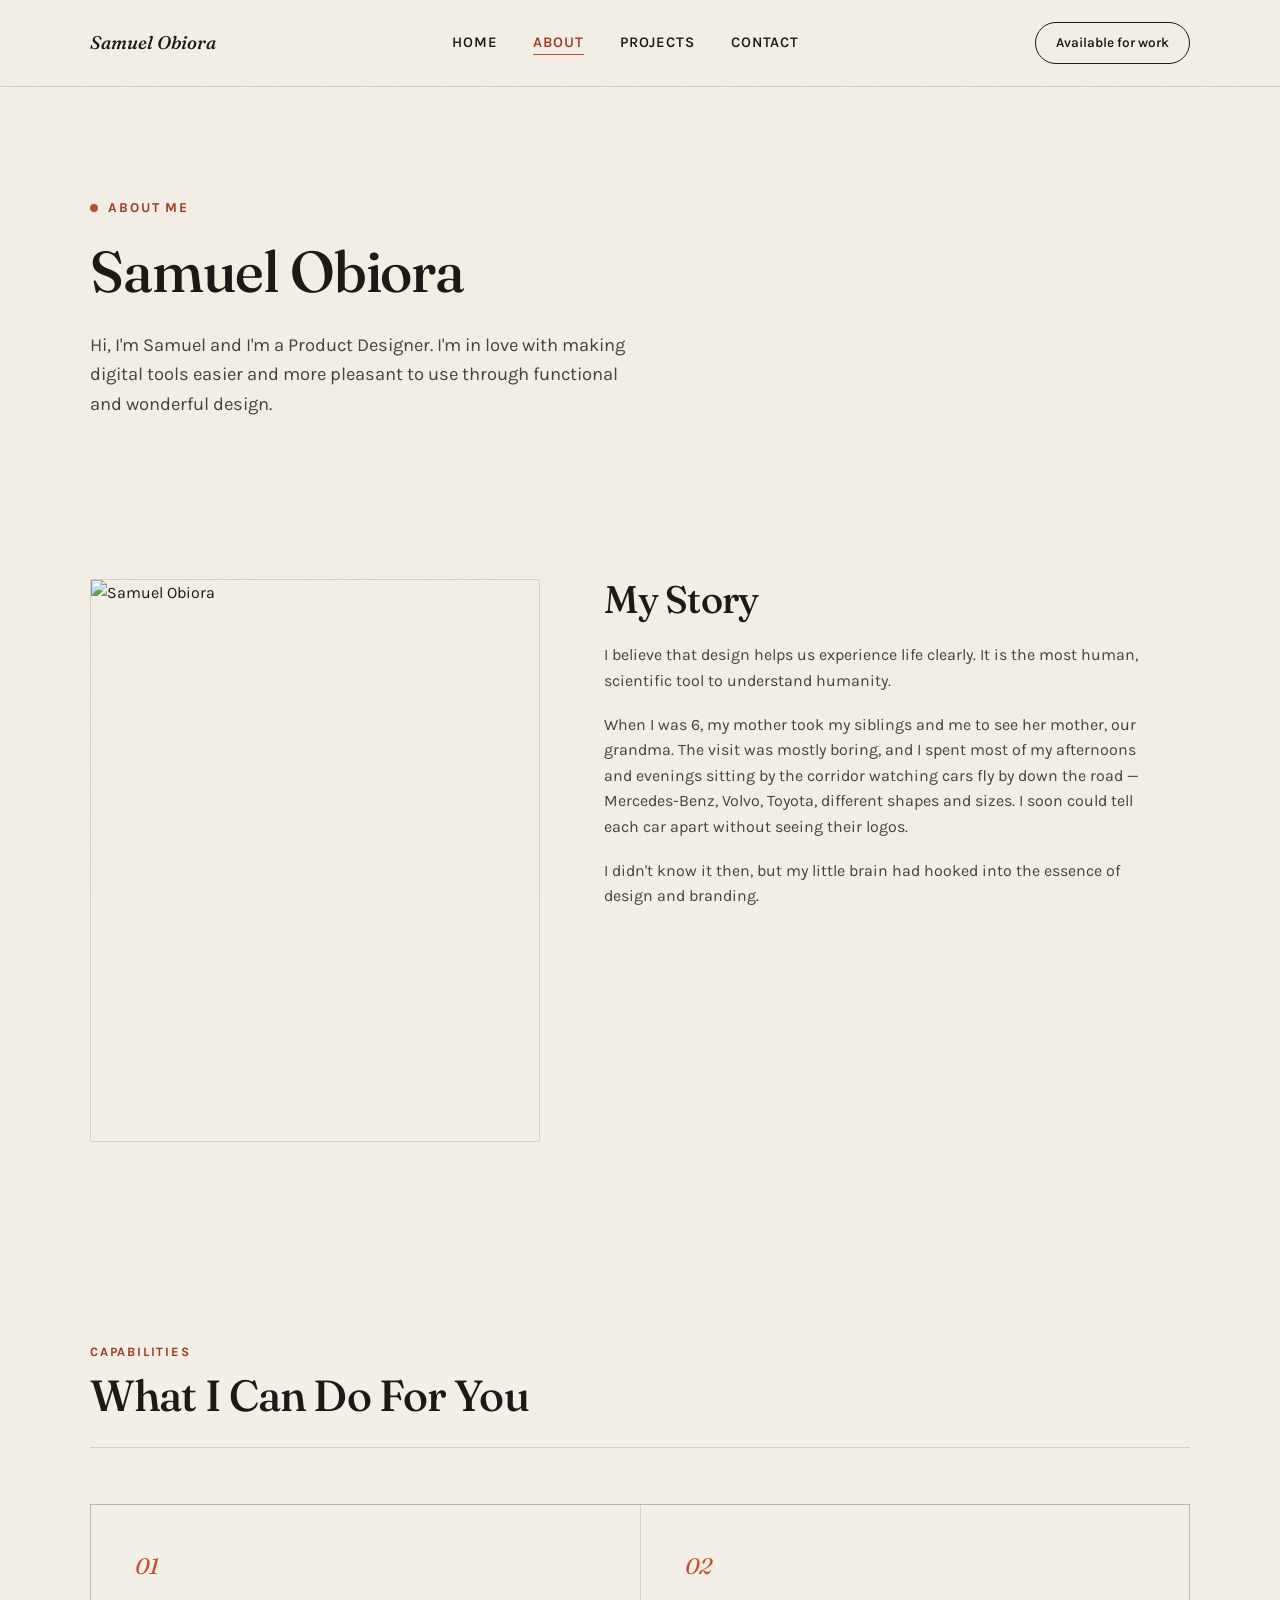
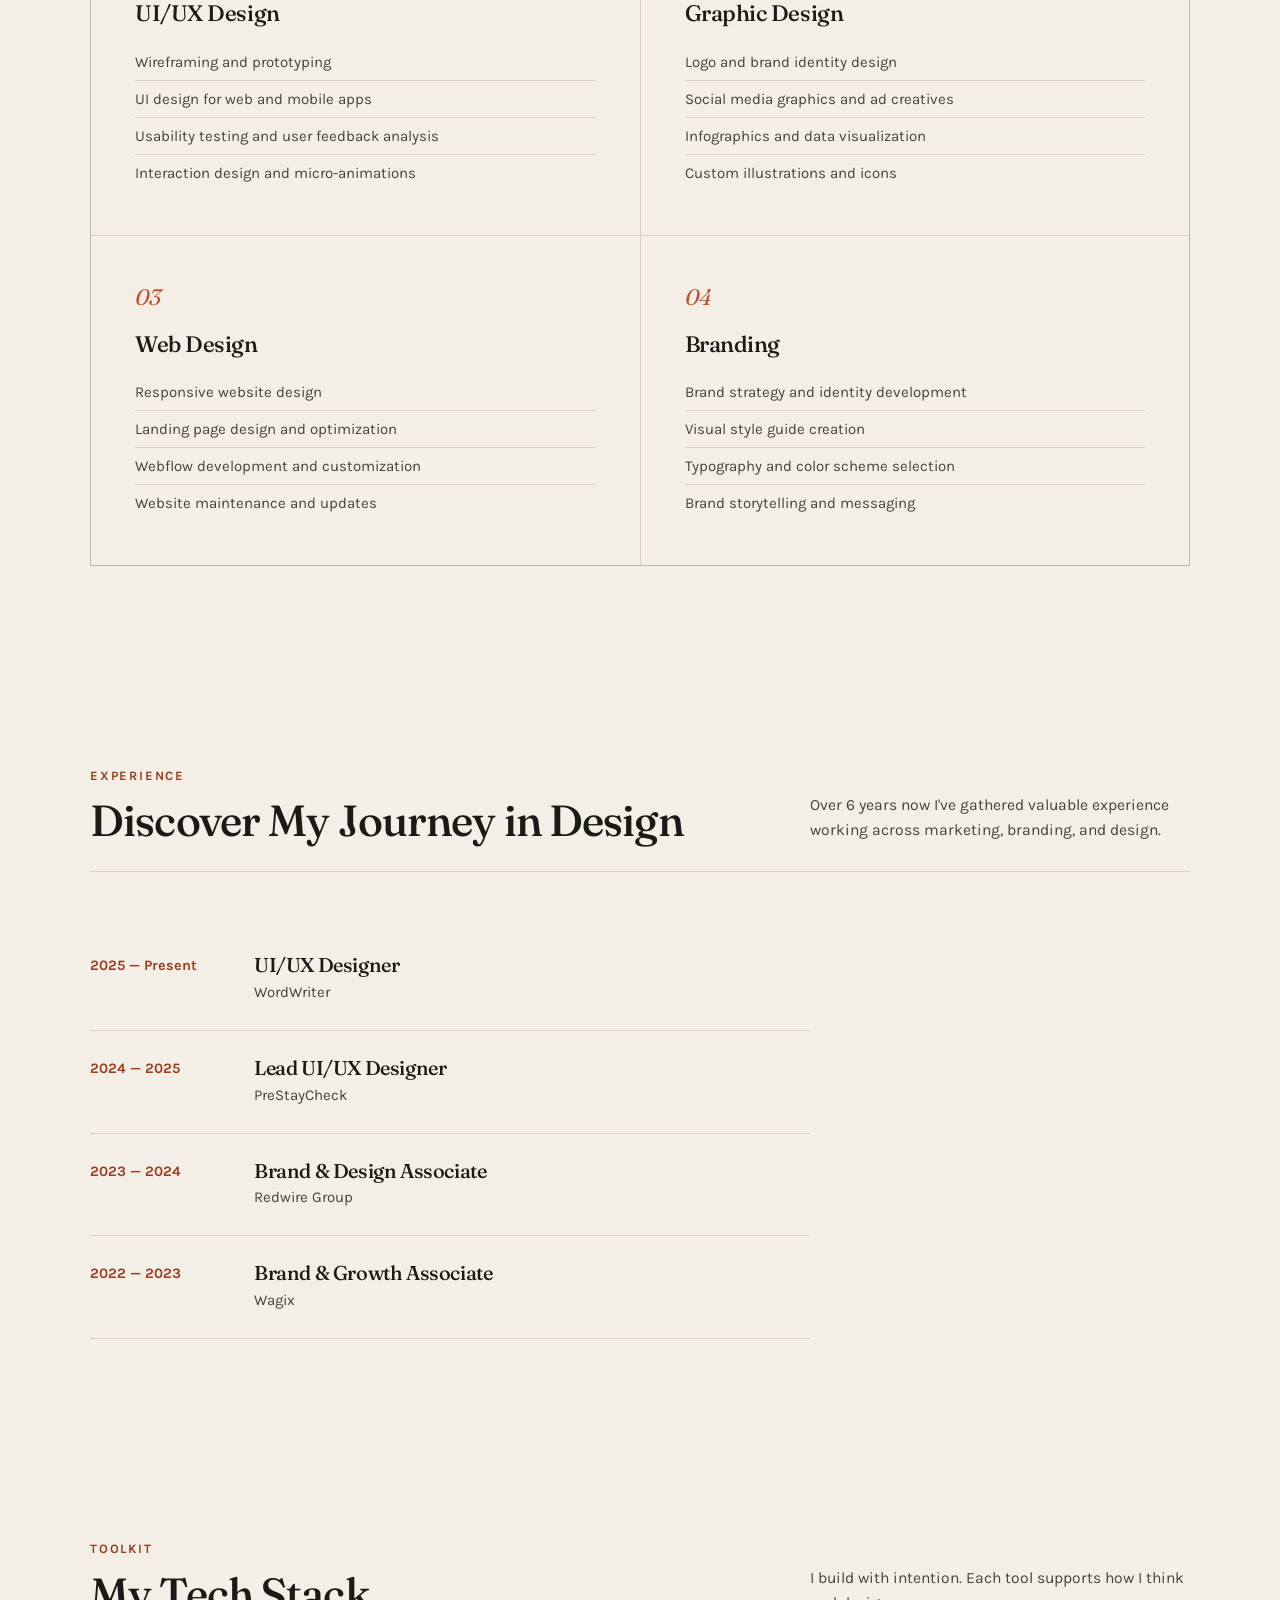
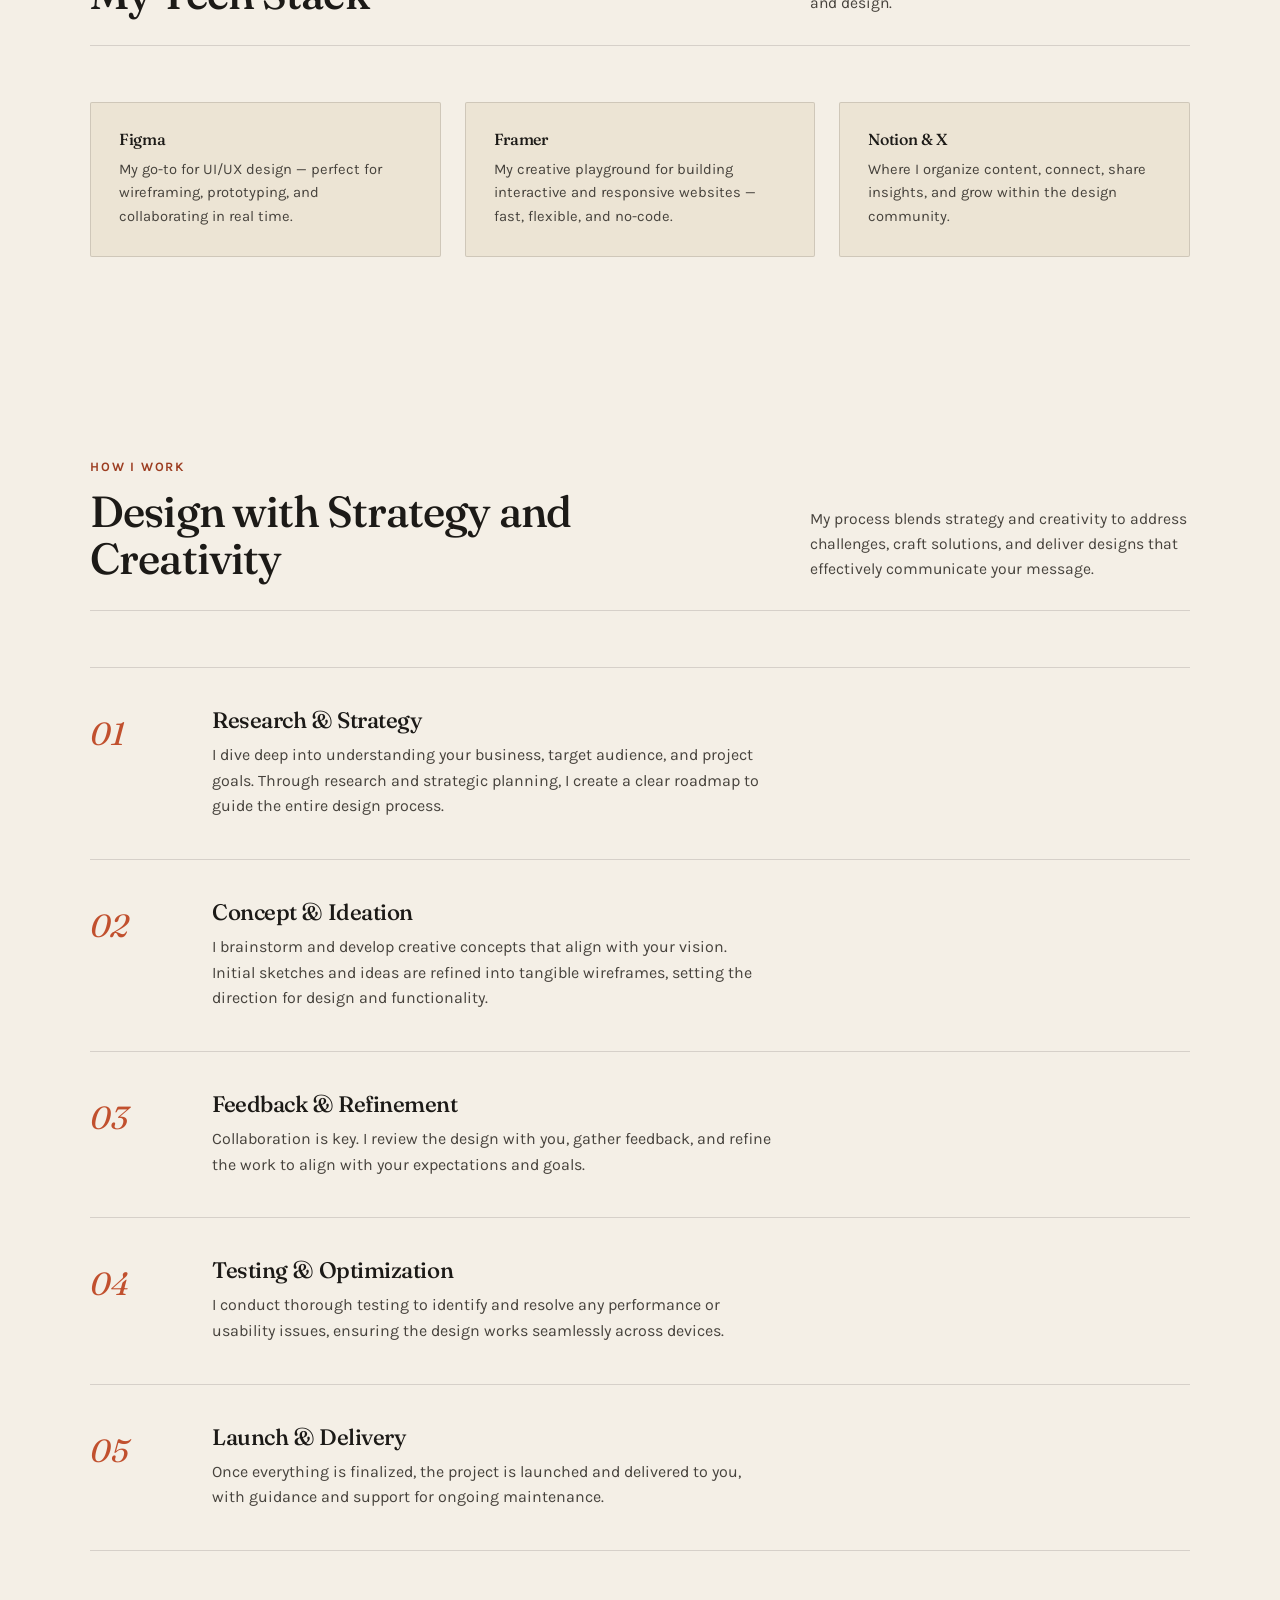
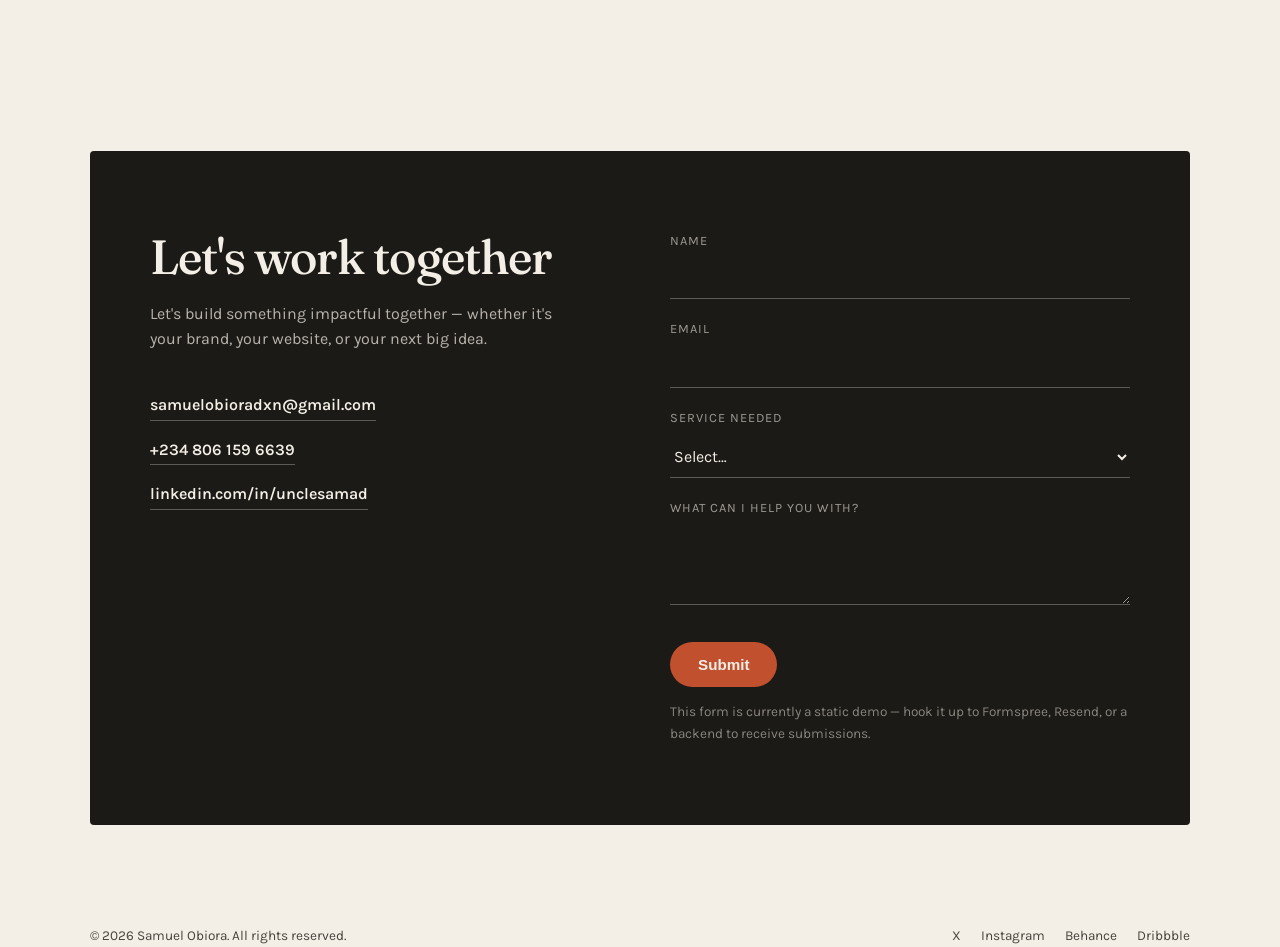
==== about.html @ b45ba09f "Initial portfolio site: home, about, projects, case studies" ====
<!DOCTYPE html>
<html lang="en">
<head>
<meta charset="UTF-8">
<meta name="viewport" content="width=device-width, initial-scale=1.0">
<title>About — Samuel Obiora</title>
<link rel="stylesheet" href="styles.css">
</head>
<body>

<header>
  <nav class="nav">
    <a href="index.html" class="logo">Samuel Obiora</a>
    <ul class="nav-links">
      <li><a href="index.html">Home</a></li>
      <li><a href="about.html" class="active">About</a></li>
      <li><a href="projects.html">Projects</a></li>
      <li><a href="index.html#contact">Contact</a></li>
    </ul>
    <a href="index.html#contact" class="nav-cta">Available for work</a>
    <button class="menu-toggle" aria-label="Menu">☰</button>
  </nav>
</header>

<section class="hero" style="padding-bottom:60px;">
  <div class="wrap reveal">
    <p class="eyebrow">About Me</p>
    <h1 style="font-size:clamp(2.2rem,5vw,3.6rem);">Samuel Obiora</h1>
    <p class="hero-sub">Hi, I'm Samuel and I'm a Product Designer. I'm in love with making digital tools easier and more pleasant to use through functional and wonderful design.</p>
  </div>
</section>

<section>
  <div class="wrap intro reveal">
    <div class="intro-photo">
      <img src="https://framerusercontent.com/images/VRQgkdWsjawSg1qpCm45HfSY1I.jpeg?width=800" alt="Samuel Obiora">
    </div>
    <div class="intro-text">
      <h2>My Story</h2>
      <p>I believe that design helps us experience life clearly. It is the most human, scientific tool to understand humanity.</p>
      <p>When I was 6, my mother took my siblings and me to see her mother, our grandma. The visit was mostly boring, and I spent most of my afternoons and evenings sitting by the corridor watching cars fly by down the road — Mercedes-Benz, Volvo, Toyota, different shapes and sizes. I soon could tell each car apart without seeing their logos.</p>
      <p>I didn't know it then, but my little brain had hooked into the essence of design and branding.</p>
    </div>
  </div>
</section>

<section id="services">
  <div class="wrap">
    <div class="section-head reveal">
      <div>
        <p class="kicker">Capabilities</p>
        <h2>What I Can Do For You</h2>
      </div>
    </div>
    <div class="services-grid reveal">
      <div class="service-item">
        <span class="num">01</span>
        <h3>UI/UX Design</h3>
        <ul>
          <li>Wireframing and prototyping</li>
          <li>UI design for web and mobile apps</li>
          <li>Usability testing and user feedback analysis</li>
          <li>Interaction design and micro-animations</li>
        </ul>
      </div>
      <div class="service-item">
        <span class="num">02</span>
        <h3>Graphic Design</h3>
        <ul>
          <li>Logo and brand identity design</li>
          <li>Social media graphics and ad creatives</li>
          <li>Infographics and data visualization</li>
          <li>Custom illustrations and icons</li>
        </ul>
      </div>
      <div class="service-item">
        <span class="num">03</span>
        <h3>Web Design</h3>
        <ul>
          <li>Responsive website design</li>
          <li>Landing page design and optimization</li>
          <li>Webflow development and customization</li>
          <li>Website maintenance and updates</li>
        </ul>
      </div>
      <div class="service-item">
        <span class="num">04</span>
        <h3>Branding</h3>
        <ul>
          <li>Brand strategy and identity development</li>
          <li>Visual style guide creation</li>
          <li>Typography and color scheme selection</li>
          <li>Brand storytelling and messaging</li>
        </ul>
      </div>
    </div>
  </div>
</section>

<section id="journey">
  <div class="wrap">
    <div class="section-head reveal">
      <div>
        <p class="kicker">Experience</p>
        <h2>Discover My Journey in Design</h2>
      </div>
      <p>Over 6 years now I've gathered valuable experience working across marketing, branding, and design.</p>
    </div>
    <div class="timeline reveal">
      <div class="timeline-item">
        <span class="year">2025 — Present</span>
        <div>
          <h4>UI/UX Designer</h4>
          <div class="company">WordWriter</div>
        </div>
      </div>
      <div class="timeline-item">
        <span class="year">2024 — 2025</span>
        <div>
          <h4>Lead UI/UX Designer</h4>
          <div class="company">PreStayCheck</div>
        </div>
      </div>
      <div class="timeline-item">
        <span class="year">2023 — 2024</span>
        <div>
          <h4>Brand &amp; Design Associate</h4>
          <div class="company">Redwire Group</div>
        </div>
      </div>
      <div class="timeline-item">
        <span class="year">2022 — 2023</span>
        <div>
          <h4>Brand &amp; Growth Associate</h4>
          <div class="company">Wagix</div>
        </div>
      </div>
    </div>
  </div>
</section>

<section id="stack">
  <div class="wrap">
    <div class="section-head reveal">
      <div>
        <p class="kicker">Toolkit</p>
        <h2>My Tech Stack</h2>
      </div>
      <p>I build with intention. Each tool supports how I think and design.</p>
    </div>
    <div class="stack-row reveal">
      <div class="stack-item">
        <h4>Figma</h4>
        <p>My go-to for UI/UX design — perfect for wireframing, prototyping, and collaborating in real time.</p>
      </div>
      <div class="stack-item">
        <h4>Framer</h4>
        <p>My creative playground for building interactive and responsive websites — fast, flexible, and no-code.</p>
      </div>
      <div class="stack-item">
        <h4>Notion &amp; X</h4>
        <p>Where I organize content, connect, share insights, and grow within the design community.</p>
      </div>
    </div>
  </div>
</section>

<section id="process">
  <div class="wrap">
    <div class="section-head reveal">
      <div>
        <p class="kicker">How I Work</p>
        <h2>Design with Strategy and Creativity</h2>
      </div>
      <p>My process blends strategy and creativity to address challenges, craft solutions, and deliver designs that effectively communicate your message.</p>
    </div>
    <div class="process-list reveal">
      <div class="process-item">
        <span class="pnum">01</span>
        <div>
          <h4>Research &amp; Strategy</h4>
          <p>I dive deep into understanding your business, target audience, and project goals. Through research and strategic planning, I create a clear roadmap to guide the entire design process.</p>
        </div>
      </div>
      <div class="process-item">
        <span class="pnum">02</span>
        <div>
          <h4>Concept &amp; Ideation</h4>
          <p>I brainstorm and develop creative concepts that align with your vision. Initial sketches and ideas are refined into tangible wireframes, setting the direction for design and functionality.</p>
        </div>
      </div>
      <div class="process-item">
        <span class="pnum">03</span>
        <div>
          <h4>Feedback &amp; Refinement</h4>
          <p>Collaboration is key. I review the design with you, gather feedback, and refine the work to align with your expectations and goals.</p>
        </div>
      </div>
      <div class="process-item">
        <span class="pnum">04</span>
        <div>
          <h4>Testing &amp; Optimization</h4>
          <p>I conduct thorough testing to identify and resolve any performance or usability issues, ensuring the design works seamlessly across devices.</p>
        </div>
      </div>
      <div class="process-item">
        <span class="pnum">05</span>
        <div>
          <h4>Launch &amp; Delivery</h4>
          <p>Once everything is finalized, the project is launched and delivered to you, with guidance and support for ongoing maintenance.</p>
        </div>
      </div>
    </div>
  </div>
</section>

<section id="contact">
  <div class="wrap reveal">
    <div class="contact-block">
      <div>
        <h2>Let's work together</h2>
        <p class="contact-copy">Let's build something impactful together — whether it's your brand, your website, or your next big idea.</p>
        <div class="contact-meta">
          <a href="mailto:samuelobioradxn@gmail.com">samuelobioradxn@gmail.com</a>
          <a href="tel:+2348061596639">+234 806 159 6639</a>
          <a href="https://linkedin.com/in/unclesamad" target="_blank" rel="noopener">linkedin.com/in/unclesamad</a>
        </div>
      </div>
      <form class="contact-form">
        <div class="field">
          <label for="name">Name</label>
          <input type="text" id="name" name="name" required>
        </div>
        <div class="field">
          <label for="email">Email</label>
          <input type="email" id="email" name="email" required>
        </div>
        <div class="field">
          <label for="service">Service Needed</label>
          <select id="service" name="service">
            <option value="">Select…</option>
            <option>Branding</option>
            <option>Web Design</option>
            <option>UI / UX</option>
          </select>
        </div>
        <div class="field">
          <label for="message">What can I help you with?</label>
          <textarea id="message" name="message" rows="3"></textarea>
        </div>
        <button type="submit" class="btn btn-primary">Submit</button>
        <p class="form-note">This form is currently a static demo — hook it up to Formspree, Resend, or a backend to receive submissions.</p>
      </form>
    </div>
  </div>
</section>

<footer class="wrap">
  <p>© 2026 Samuel Obiora. All rights reserved.</p>
  <div class="socials">
    <a href="https://x.com/home" target="_blank" rel="noopener">X</a>
    <a href="https://www.instagram.com/" target="_blank" rel="noopener">Instagram</a>
    <a href="https://www.behance.net/" target="_blank" rel="noopener">Behance</a>
    <a href="https://dribbble.com/" target="_blank" rel="noopener">Dribbble</a>
  </div>
</footer>

<script src="script.js"></script>
</body>
</html>
---- styles.css ----
/* ============================================
   Samuel Obiora — Portfolio Design System
   Editorial warmth: cream, ink, rust accent
   ============================================ */

@import url('https://fonts.googleapis.com/css2?family=Fraunces:ital,opsz,wght@0,9..144,300;0,9..144,400;0,9..144,500;0,9..144,600;1,9..144,400;1,9..144,500&family=Karla:wght@400;500;600;700&display=swap');

:root {
  --cream: #f4efe6;
  --cream-deep: #ece4d4;
  --ink: #1c1a17;
  --ink-soft: #46423c;
  --rust: #c1502e;
  --rust-deep: #9c3d21;
  --olive: #6b6b4f;
  --line: rgba(28, 26, 23, 0.14);
  --paper-shadow: 0 1px 0 rgba(28,26,23,0.06);
  --radius: 2px;
  --ease: cubic-bezier(0.16, 1, 0.3, 1);
}

* { margin: 0; padding: 0; box-sizing: border-box; }

html { scroll-behavior: smooth; }

body {
  background: var(--cream);
  color: var(--ink);
  font-family: 'Karla', sans-serif;
  font-size: 16px;
  line-height: 1.6;
  position: relative;
  overflow-x: hidden;
}

/* Grain texture overlay */
body::before {
  content: "";
  position: fixed;
  inset: 0;
  pointer-events: none;
  z-index: 999;
  opacity: 0.045;
  background-image: url("data:image/svg+xml,%3Csvg xmlns='http://www.w3.org/2000/svg' width='120' height='120'%3E%3Cfilter id='n'%3E%3CfeTurbulence type='fractalNoise' baseFrequency='0.9' numOctaves='2' stitchTiles='stitch'/%3E%3C/filter%3E%3Crect width='100%25' height='100%25' filter='url(%23n)'/%3E%3C/svg%3E");
  mix-blend-mode: multiply;
}

h1, h2, h3, h4 {
  font-family: 'Fraunces', serif;
  font-weight: 500;
  letter-spacing: -0.02em;
  line-height: 1.08;
  color: var(--ink);
}

a { color: inherit; text-decoration: none; }

.wrap {
  max-width: 1180px;
  margin: 0 auto;
  padding: 0 40px;
}

/* ---------- Header ---------- */
header {
  position: sticky;
  top: 0;
  z-index: 100;
  background: rgba(244, 239, 230, 0.86);
  backdrop-filter: blur(10px);
  border-bottom: 1px solid var(--line);
}

.nav {
  display: flex;
  align-items: center;
  justify-content: space-between;
  padding: 22px 40px;
  max-width: 1180px;
  margin: 0 auto;
}

.logo {
  font-family: 'Fraunces', serif;
  font-size: 1.15rem;
  font-weight: 500;
  font-style: italic;
}

.nav-links {
  display: flex;
  gap: 36px;
  list-style: none;
  font-size: 0.92rem;
  font-weight: 600;
  text-transform: uppercase;
  letter-spacing: 0.06em;
}

.nav-links a { position: relative; padding-bottom: 4px; }
.nav-links a::after {
  content: "";
  position: absolute;
  left: 0; bottom: 0;
  width: 0%;
  height: 1.5px;
  background: var(--rust);
  transition: width 0.35s var(--ease);
}
.nav-links a:hover::after,
.nav-links a.active::after { width: 100%; }
.nav-links a.active { color: var(--rust-deep); }

.nav-cta {
  border: 1.5px solid var(--ink);
  padding: 9px 20px;
  border-radius: 100px;
  font-size: 0.85rem;
  font-weight: 600;
  transition: all 0.3s var(--ease);
}
.nav-cta:hover { background: var(--ink); color: var(--cream); }

.menu-toggle { display: none; background: none; border: none; cursor: pointer; }

/* ---------- Buttons ---------- */
.btn {
  display: inline-flex;
  align-items: center;
  gap: 10px;
  padding: 14px 28px;
  border-radius: 100px;
  font-weight: 600;
  font-size: 0.95rem;
  transition: all 0.35s var(--ease);
}
.btn-primary {
  background: var(--ink);
  color: var(--cream);
}
.btn-primary:hover {
  background: var(--rust);
  transform: translateY(-2px);
}
.btn-outline {
  border: 1.5px solid var(--ink);
}
.btn-outline:hover {
  background: var(--ink);
  color: var(--cream);
}

/* ---------- Hero ---------- */
.hero {
  padding: 110px 0 90px;
  position: relative;
}
.hero .eyebrow {
  font-size: 0.85rem;
  font-weight: 700;
  text-transform: uppercase;
  letter-spacing: 0.14em;
  color: var(--rust-deep);
  margin-bottom: 22px;
  display: flex;
  align-items: center;
  gap: 10px;
}
.hero .eyebrow::before {
  content: "";
  width: 8px; height: 8px;
  background: var(--rust);
  border-radius: 50%;
}
.hero h1 {
  font-size: clamp(2.6rem, 6vw, 5.2rem);
  max-width: 900px;
}
.hero h1 em {
  font-style: italic;
  color: var(--rust-deep);
}
.hero-sub {
  margin-top: 28px;
  max-width: 560px;
  font-size: 1.15rem;
  color: var(--ink-soft);
}
.hero-actions {
  margin-top: 40px;
  display: flex;
  gap: 18px;
  align-items: center;
}

.hero-portrait {
  margin-top: 60px;
  border-radius: var(--radius);
  overflow: hidden;
  max-width: 340px;
  border: 1px solid var(--line);
  filter: grayscale(15%);
}
.hero-portrait img { width: 100%; display: block; }

/* ---------- Section shared ---------- */
section { padding: 100px 0; }
.section-head {
  display: flex;
  justify-content: space-between;
  align-items: flex-end;
  margin-bottom: 56px;
  gap: 24px;
  border-bottom: 1px solid var(--line);
  padding-bottom: 28px;
}
.section-head .kicker {
  font-size: 0.8rem;
  font-weight: 700;
  text-transform: uppercase;
  letter-spacing: 0.14em;
  color: var(--rust-deep);
  margin-bottom: 10px;
}
.section-head h2 { font-size: clamp(1.9rem, 3.4vw, 2.8rem); max-width: 620px; }
.section-head p { max-width: 380px; color: var(--ink-soft); font-size: 0.98rem; }

/* ---------- Intro / About blurb ---------- */
.intro {
  display: grid;
  grid-template-columns: 1fr 1.3fr;
  gap: 64px;
  align-items: start;
}
.intro-photo {
  aspect-ratio: 4/5;
  overflow: hidden;
  border-radius: var(--radius);
  border: 1px solid var(--line);
}
.intro-photo img { width: 100%; height: 100%; object-fit: cover; display: block; }
.intro-text h2 { font-size: clamp(1.8rem, 3vw, 2.4rem); margin-bottom: 22px; }
.intro-text p { color: var(--ink-soft); margin-bottom: 18px; max-width: 560px; }
.intro-text p:last-child { margin-bottom: 0; }

/* ---------- Project cards ---------- */
.projects-grid {
  display: grid;
  gap: 40px;
}
.project-card {
  display: grid;
  grid-template-columns: 1.1fr 1fr;
  gap: 48px;
  align-items: center;
  padding: 36px 0;
  border-bottom: 1px solid var(--line);
  transition: opacity 0.3s;
}
.project-card:hover { opacity: 0.88; }
.project-card:nth-child(even) { grid-template-columns: 1fr 1.1fr; }
.project-card:nth-child(even) .project-media { order: 2; }
.project-media {
  aspect-ratio: 16/11;
  background: var(--cream-deep);
  border-radius: var(--radius);
  overflow: hidden;
  border: 1px solid var(--line);
  position: relative;
  display: flex;
  align-items: center;
  justify-content: center;
}
.project-media .tag {
  position: absolute; top: 16px; left: 16px;
  background: var(--ink); color: var(--cream);
  font-size: 0.72rem; font-weight: 700; text-transform: uppercase;
  letter-spacing: 0.08em; padding: 6px 12px; border-radius: 100px;
}
.project-media .placeholder-mark {
  font-family: 'Fraunces', serif;
  font-size: 4rem; font-style: italic; color: var(--line);
}
.project-num {
  font-family: 'Fraunces', serif;
  font-style: italic;
  color: var(--rust);
  font-size: 1rem;
  margin-bottom: 10px;
  display: block;
}
.project-info h3 { font-size: clamp(1.5rem, 2.6vw, 2rem); margin-bottom: 14px; }
.project-info p { color: var(--ink-soft); margin-bottom: 20px; max-width: 420px; }
.project-link {
  font-weight: 700; font-size: 0.9rem;
  display: inline-flex; align-items: center; gap: 8px;
  border-bottom: 1.5px solid var(--ink);
  padding-bottom: 3px;
}
.project-link svg { transition: transform 0.3s var(--ease); }
.project-card:hover .project-link svg { transform: translate(4px, -4px); }

/* ---------- Services grid ---------- */
.services-grid {
  display: grid;
  grid-template-columns: repeat(2, 1fr);
  gap: 1px;
  background: var(--line);
  border: 1px solid var(--line);
}
.service-item {
  background: var(--cream);
  padding: 44px;
}
.service-item .num { font-family: 'Fraunces', serif; font-style: italic; color: var(--rust); font-size: 1.4rem; }
.service-item h3 { margin: 16px 0 18px; font-size: 1.4rem; }
.service-item ul { list-style: none; color: var(--ink-soft); font-size: 0.94rem; }
.service-item li { padding: 6px 0; border-top: 1px solid var(--line); }
.service-item li:first-child { border-top: none; }

/* ---------- Timeline ---------- */
.timeline { max-width: 720px; }
.timeline-item {
  display: grid;
  grid-template-columns: 140px 1fr;
  gap: 24px;
  padding: 26px 0;
  border-bottom: 1px solid var(--line);
}
.timeline-item .year { color: var(--rust-deep); font-weight: 700; font-size: 0.9rem; }
.timeline-item h4 { font-size: 1.25rem; margin-bottom: 4px; }
.timeline-item .company { color: var(--ink-soft); font-size: 0.94rem; }

/* ---------- Stats ---------- */
.stats-row { display: flex; gap: 64px; flex-wrap: wrap; }
.stat .num {
  font-family: 'Fraunces', serif;
  font-size: clamp(2.6rem, 5vw, 4rem);
  color: var(--rust-deep);
  line-height: 1;
}
.stat .label { color: var(--ink-soft); margin-top: 10px; font-size: 0.92rem; max-width: 220px; }

/* ---------- Process ---------- */
.process-list { display: flex; flex-direction: column; }
.process-item {
  display: grid;
  grid-template-columns: 90px 1fr;
  gap: 32px;
  padding: 40px 0;
  border-top: 1px solid var(--line);
}
.process-item:last-child { border-bottom: 1px solid var(--line); }
.process-item .pnum { font-family: 'Fraunces', serif; font-style: italic; font-size: 2rem; color: var(--rust); }
.process-item h4 { font-size: 1.4rem; margin-bottom: 10px; }
.process-item p { color: var(--ink-soft); max-width: 560px; }

/* ---------- Testimonials ---------- */
.testi-grid {
  display: grid;
  grid-template-columns: repeat(2, 1fr);
  gap: 32px;
}
.testi-card {
  background: var(--cream-deep);
  padding: 36px;
  border-radius: var(--radius);
  border: 1px solid var(--line);
}
.testi-card p { font-family: 'Fraunces', serif; font-size: 1.15rem; font-style: italic; line-height: 1.45; margin-bottom: 24px; }
.testi-person { display: flex; align-items: center; gap: 14px; }
.testi-person img { width: 44px; height: 44px; border-radius: 50%; object-fit: cover; }
.testi-person .name { font-weight: 700; font-size: 0.92rem; }
.testi-person .role { color: var(--ink-soft); font-size: 0.85rem; }

/* ---------- Tech stack ---------- */
.stack-row { display: flex; gap: 24px; flex-wrap: wrap; }
.stack-item {
  flex: 1; min-width: 220px;
  border: 1px solid var(--line);
  padding: 28px;
  background: var(--cream-deep);
  border-radius: var(--radius);
}
.stack-item h4 { margin-bottom: 10px; }
.stack-item p { color: var(--ink-soft); font-size: 0.92rem; }

/* ---------- Contact ---------- */
.contact-block {
  background: var(--ink);
  color: var(--cream);
  border-radius: 4px;
  padding: 80px 60px;
  display: grid;
  grid-template-columns: 1fr 1fr;
  gap: 60px;
}
.contact-block h2 { color: var(--cream); font-size: clamp(2rem, 4vw, 3rem); }
.contact-block .contact-copy { color: rgba(244,239,230,0.72); margin-top: 18px; max-width: 420px; }
.contact-meta { margin-top: 40px; display: flex; flex-direction: column; gap: 16px; }
.contact-meta a { font-weight: 600; border-bottom: 1px solid rgba(244,239,230,0.3); padding-bottom: 2px; width: fit-content; }

.field { margin-bottom: 20px; }
.field label { display: block; font-size: 0.8rem; text-transform: uppercase; letter-spacing: 0.08em; margin-bottom: 8px; color: rgba(244,239,230,0.6); }
.field input, .field select, .field textarea {
  width: 100%;
  background: transparent;
  border: none;
  border-bottom: 1px solid rgba(244,239,230,0.3);
  color: var(--cream);
  font-family: 'Karla', sans-serif;
  font-size: 1rem;
  padding: 10px 0;
  outline: none;
  transition: border-color 0.3s;
}
.field select option { color: var(--ink); }
.field input:focus, .field select:focus, .field textarea:focus { border-color: var(--rust); }
.field textarea { resize: vertical; min-height: 70px; }
.contact-form .btn-primary { background: var(--rust); color: var(--cream); margin-top: 10px; border: none; cursor: pointer; }
.contact-form .btn-primary:hover { background: var(--cream); color: var(--ink); }
.form-note { font-size: 0.85rem; margin-top: 14px; color: rgba(244,239,230,0.5); }

/* ---------- Footer ---------- */
footer {
  padding: 32px 0 50px;
  display: flex;
  justify-content: space-between;
  align-items: center;
  font-size: 0.85rem;
  color: var(--ink-soft);
  flex-wrap: wrap;
  gap: 16px;
}
footer .socials { display: flex; gap: 20px; }

/* ---------- Case study specific ---------- */
.cs-hero { padding: 70px 0 50px; }
.cs-hero .back-link {
  display: inline-flex; align-items: center; gap: 8px;
  font-weight: 700; font-size: 0.88rem; margin-bottom: 34px;
  color: var(--ink-soft);
}
.cs-hero h1 { font-size: clamp(2.2rem, 5vw, 3.6rem); max-width: 780px; }
.cs-meta-row {
  display: flex; gap: 48px; margin-top: 40px; flex-wrap: wrap;
  border-top: 1px solid var(--line); padding-top: 30px;
}
.cs-meta-row .cs-meta strong { display: block; font-size: 0.78rem; text-transform: uppercase; letter-spacing: 0.08em; color: var(--rust-deep); margin-bottom: 8px; }
.cs-meta-row .cs-meta span { color: var(--ink-soft); font-size: 0.95rem; }
.cs-cover {
  aspect-ratio: 16/8;
  background: var(--cream-deep);
  border: 1px solid var(--line);
  border-radius: var(--radius);
  margin: 20px 0 0;
  display: flex; align-items: center; justify-content: center;
}
.cs-cover .placeholder-mark { font-family: 'Fraunces', serif; font-style: italic; color: var(--line); font-size: 5rem; }
.cs-body { max-width: 760px; margin: 0 auto; }
.cs-body h2 { margin: 56px 0 20px; font-size: 1.8rem; }
.cs-body h2:first-child { margin-top: 0; }
.cs-body p { color: var(--ink-soft); margin-bottom: 18px; }
.cs-quote {
  font-family: 'Fraunces', serif; font-style: italic; font-size: 1.4rem;
  border-left: 3px solid var(--rust); padding-left: 28px; margin: 40px 0; color: var(--ink);
}
.cs-note {
  background: var(--cream-deep); border: 1px dashed var(--line);
  padding: 22px 26px; border-radius: var(--radius); font-size: 0.92rem; color: var(--ink-soft);
  margin: 30px 0;
}
.cs-nav-next {
  display: flex; justify-content: space-between; align-items: center;
  padding: 36px 0; border-top: 1px solid var(--line); margin-top: 60px;
}

/* ---------- Reveal animation ---------- */
.reveal { opacity: 0; transform: translateY(24px); transition: opacity 0.8s var(--ease), transform 0.8s var(--ease); }
.reveal.in { opacity: 1; transform: translateY(0); }

/* ---------- Responsive ---------- */
@media (max-width: 860px) {
  .wrap { padding: 0 24px; }
  .nav { padding: 18px 24px; }
  .nav-links { display: none; }
  .menu-toggle { display: block; }
  .intro, .project-card, .project-card:nth-child(even) {
    grid-template-columns: 1fr !important;
  }
  .project-card:nth-child(even) .project-media { order: 0; }
  .services-grid { grid-template-columns: 1fr; }
  .testi-grid { grid-template-columns: 1fr; }
  .contact-block { grid-template-columns: 1fr; padding: 50px 28px; }
  .timeline-item, .process-item { grid-template-columns: 1fr; gap: 8px; }
  section { padding: 64px 0; }
}
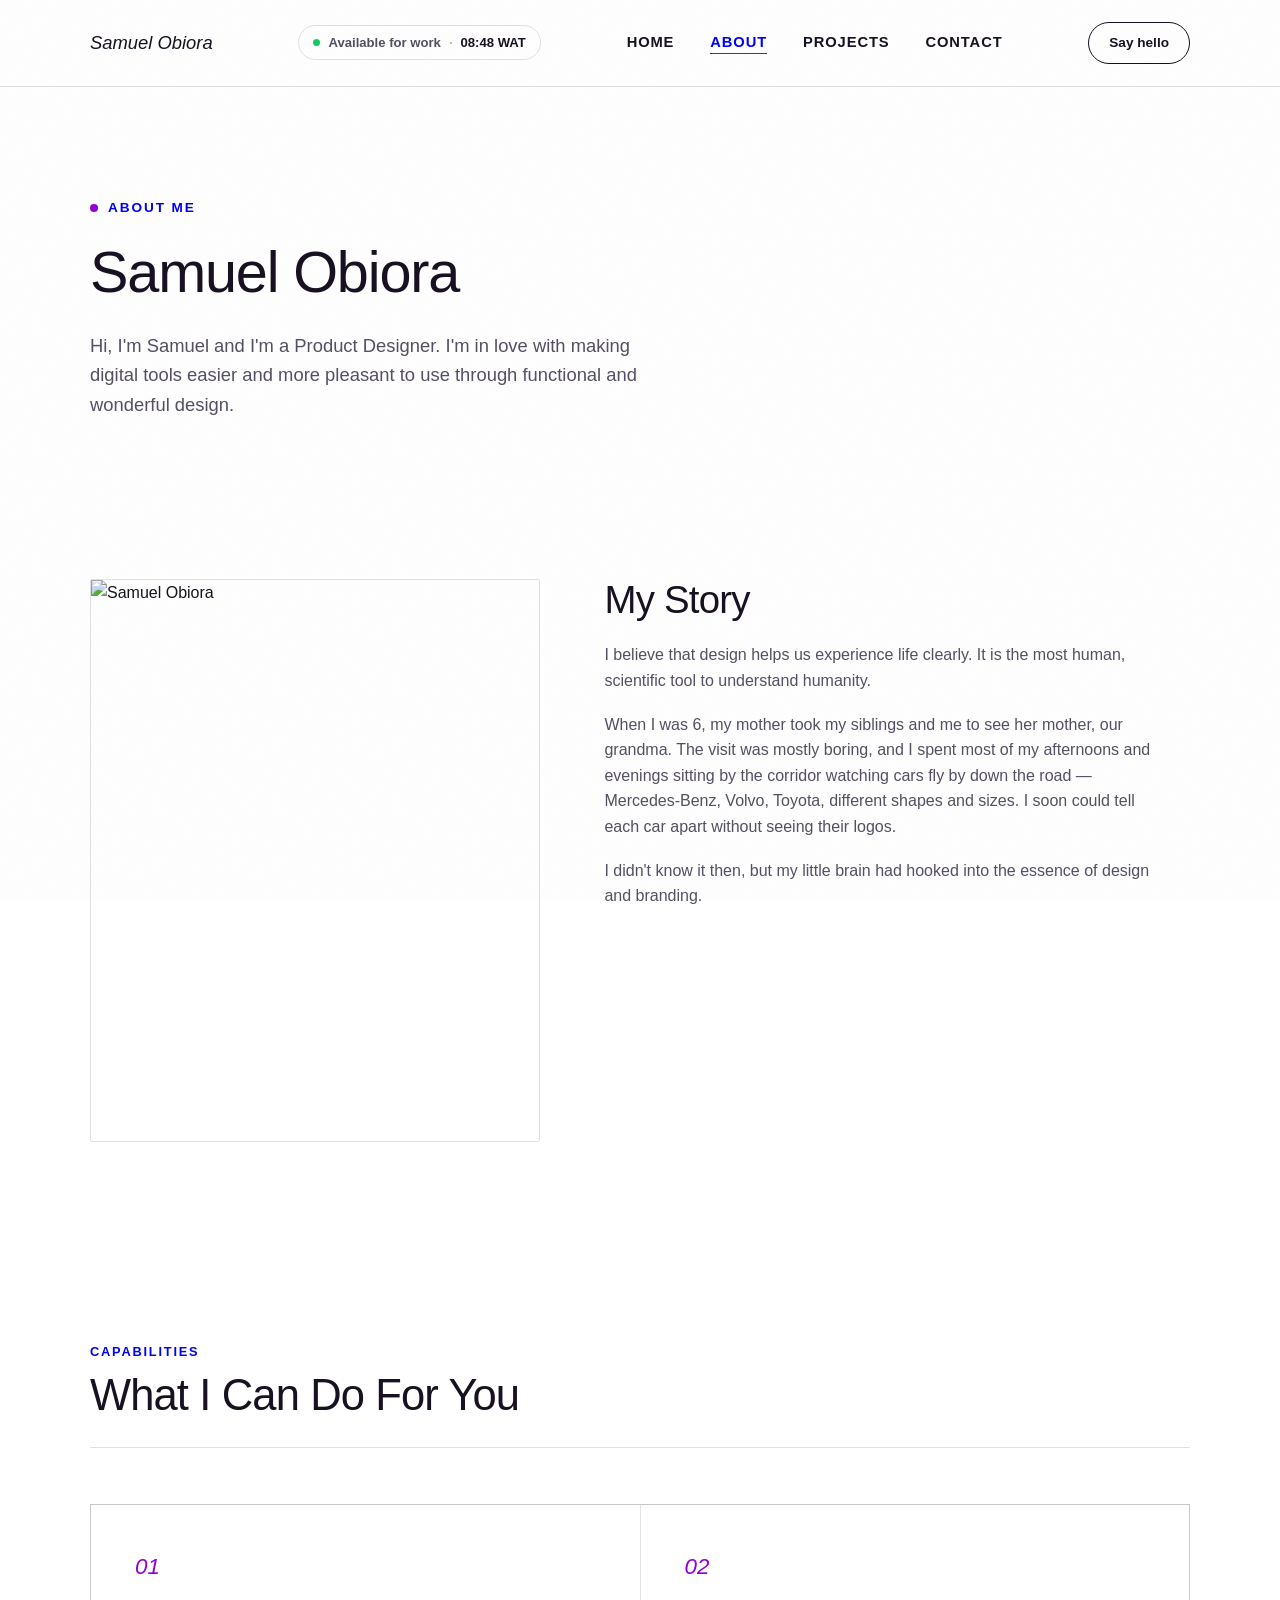
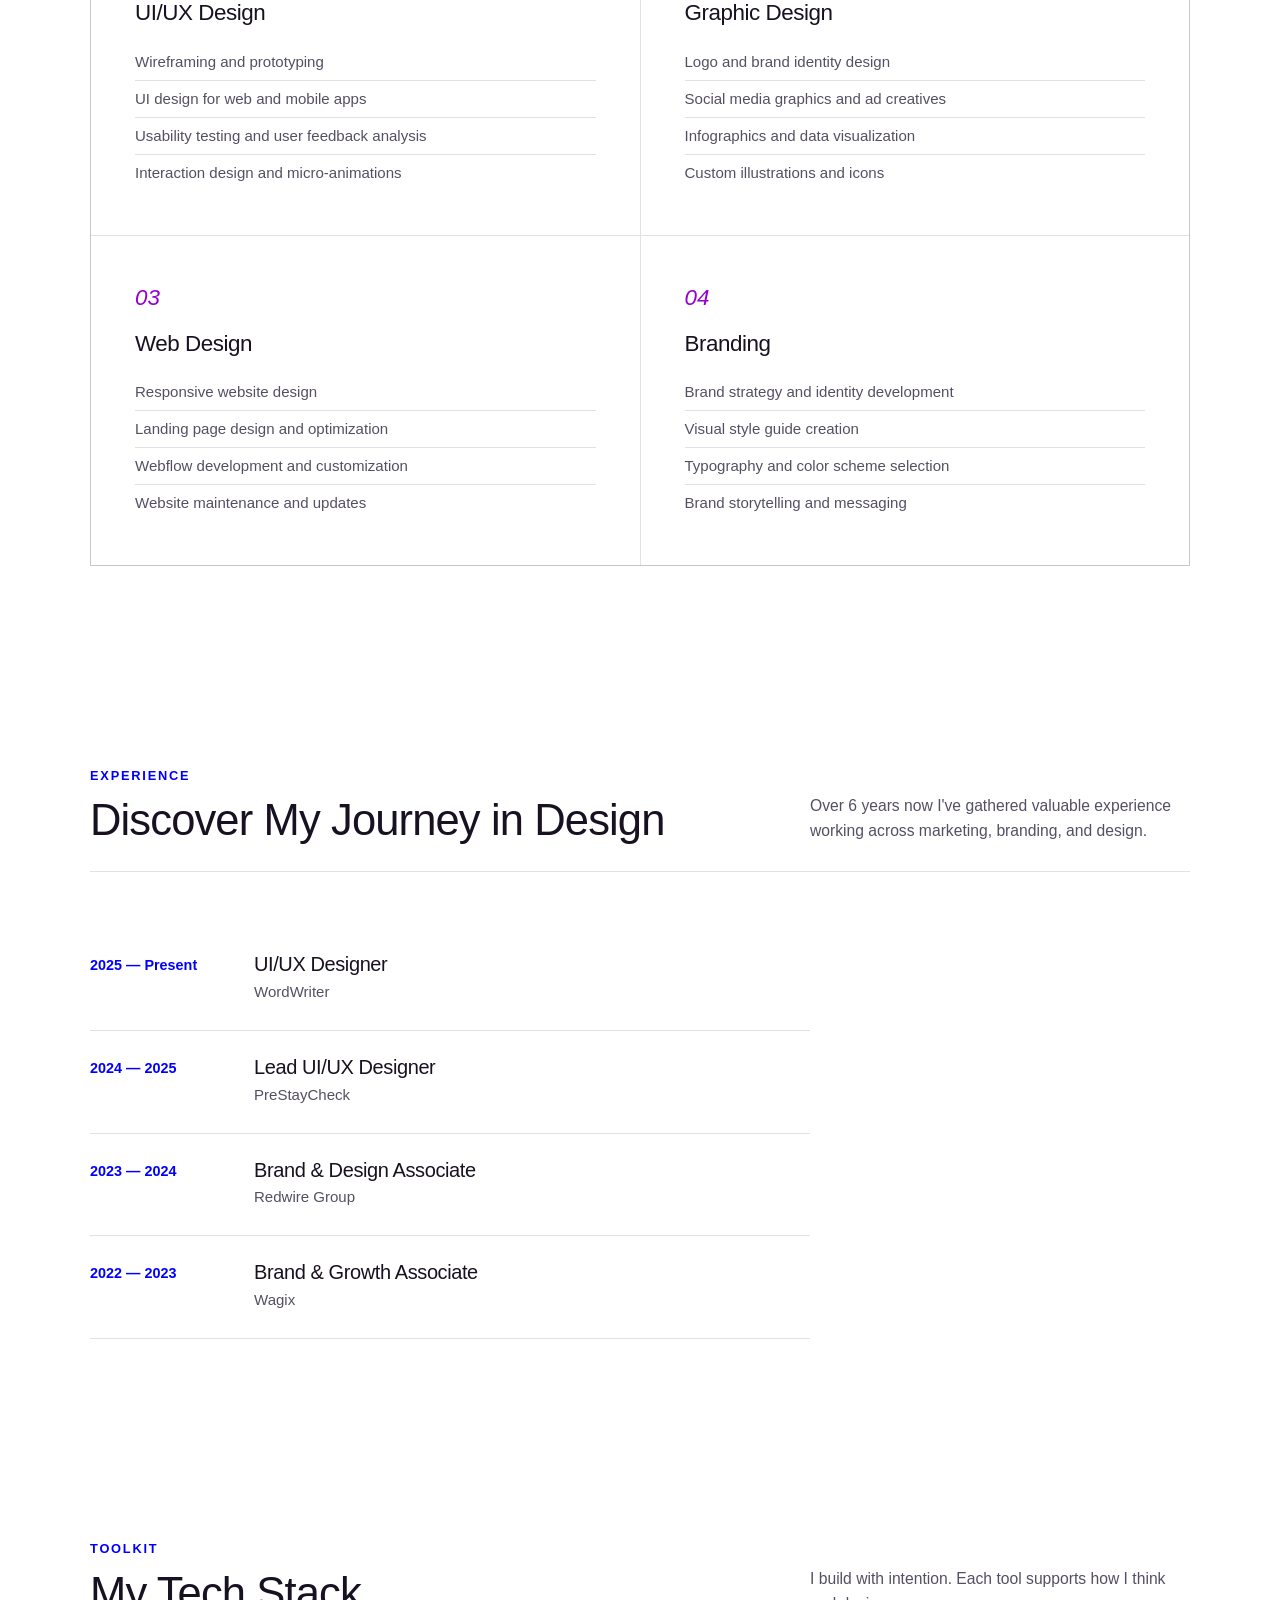
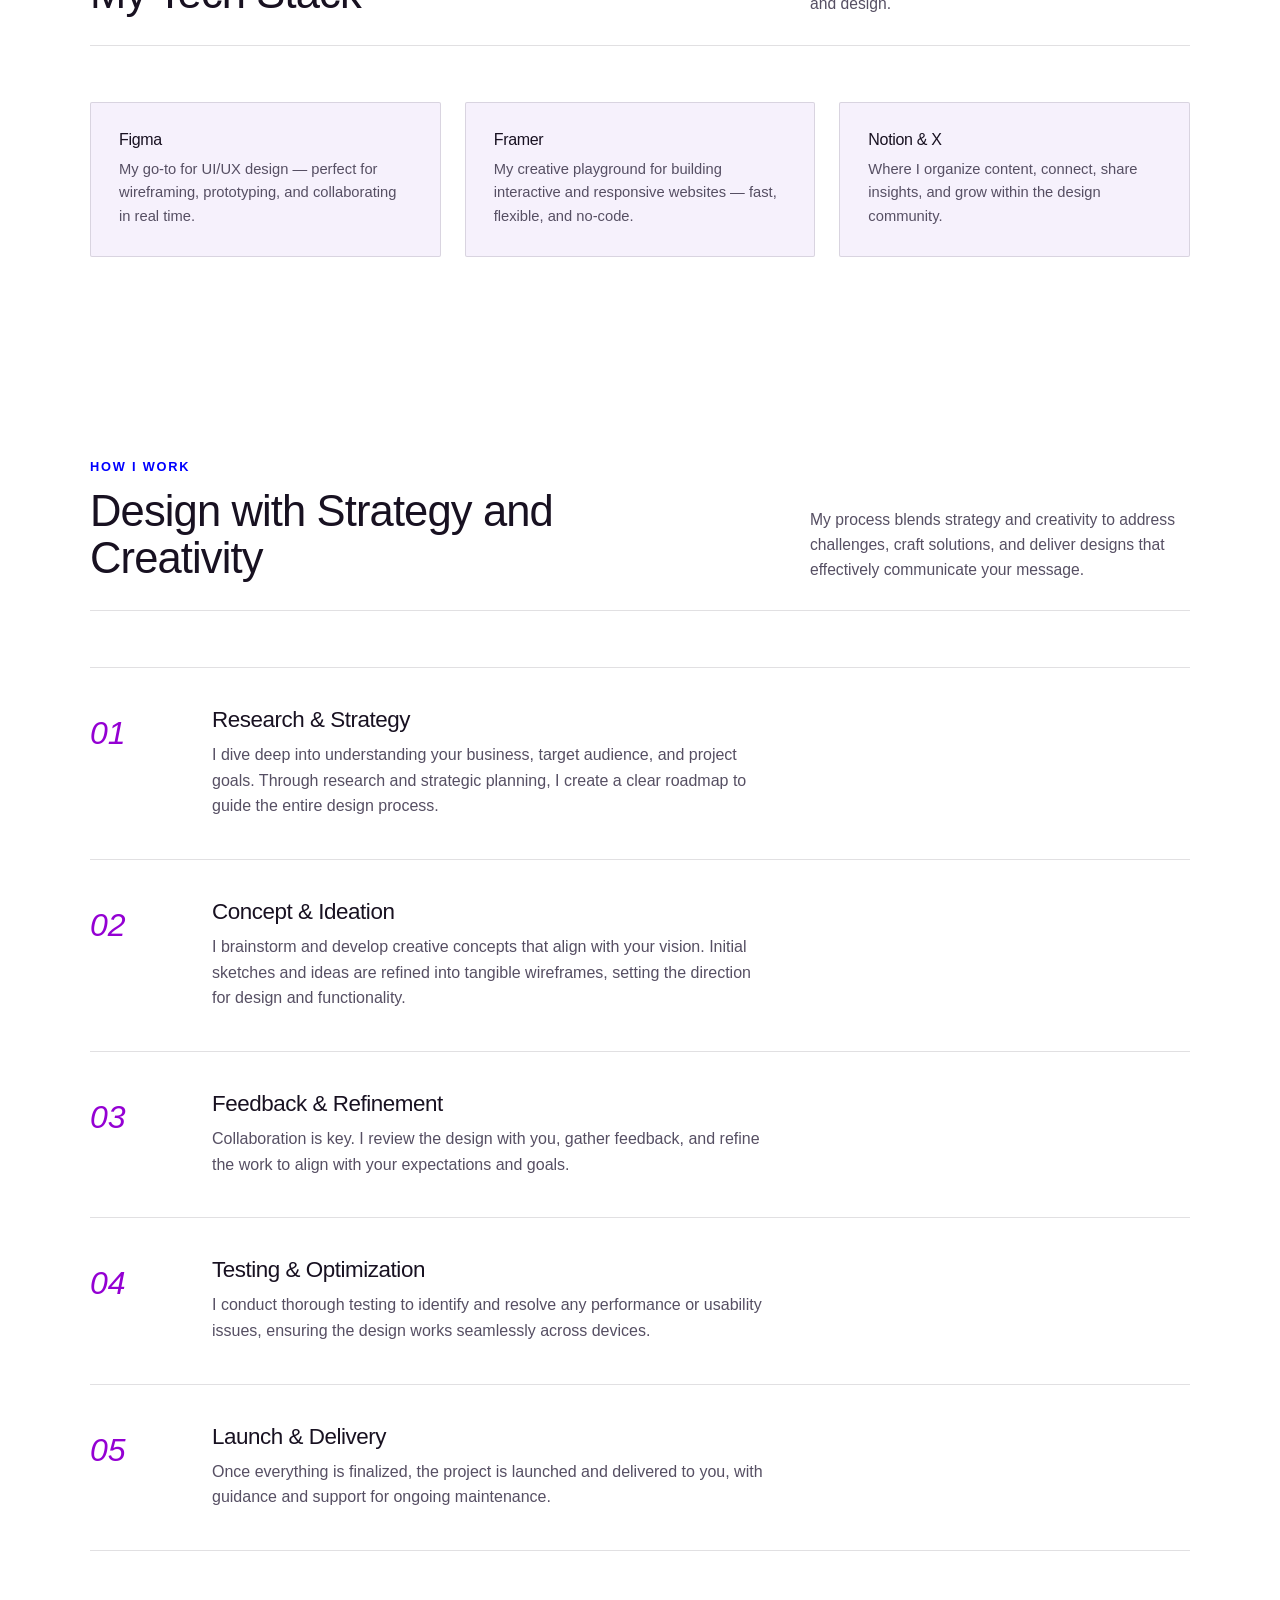
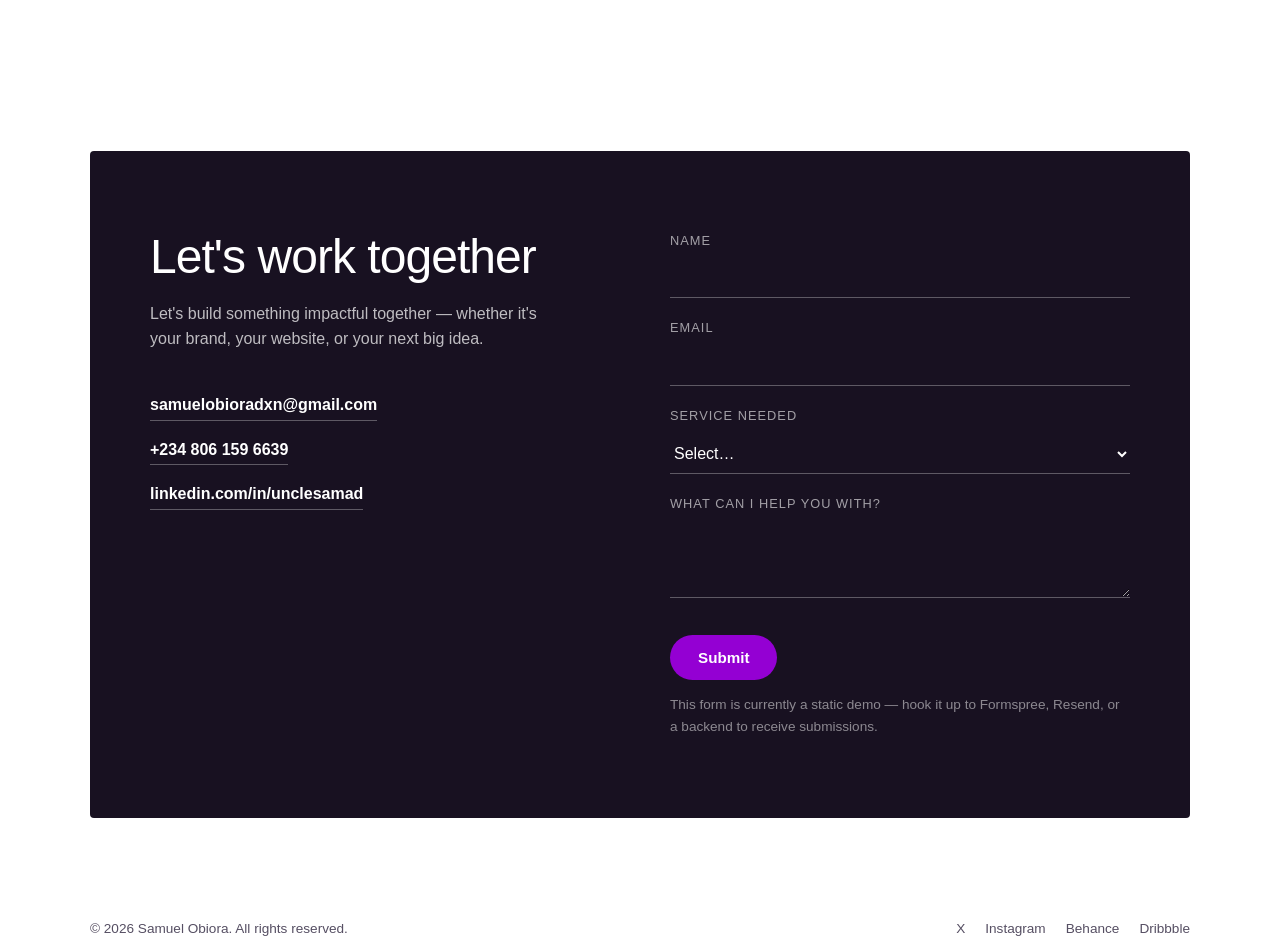
==== commit 335e066f: "Add live availability badge with pulsing dot and local time to header, inspired by ohhmydesign.com" ====
--- a/about.html
+++ b/about.html
@@ -11,13 +11,19 @@
 <header>
   <nav class="nav">
     <a href="index.html" class="logo">Samuel Obiora</a>
+    <div class="status-badge">
+      <span class="status-dot"></span>
+      <span>Available for work</span>
+      <span class="status-sep">&middot;</span>
+      <span id="local-time">--:--</span>
+    </div>
     <ul class="nav-links">
       <li><a href="index.html">Home</a></li>
       <li><a href="about.html" class="active">About</a></li>
       <li><a href="projects.html">Projects</a></li>
       <li><a href="index.html#contact">Contact</a></li>
     </ul>
-    <a href="index.html#contact" class="nav-cta">Available for work</a>
+    <a href="mailto:samuelobioradxn@gmail.com" class="nav-cta">Say hello</a>
     <button class="menu-toggle" aria-label="Menu">☰</button>
   </nav>
 </header>
--- a/styles.css
+++ b/styles.css
@@ -1,20 +1,18 @@
 /* ============================================
    Samuel Obiora — Portfolio Design System
-   Editorial warmth: cream, ink, rust accent
+   Helvetica Neue throughout, white base, violet (#9400D3) + blue (#0000FF) brand accents
    ============================================ */
 
-@import url('https://fonts.googleapis.com/css2?family=Fraunces:ital,opsz,wght@0,9..144,300;0,9..144,400;0,9..144,500;0,9..144,600;1,9..144,400;1,9..144,500&family=Karla:wght@400;500;600;700&display=swap');
-
 :root {
-  --cream: #f4efe6;
-  --cream-deep: #ece4d4;
-  --ink: #1c1a17;
-  --ink-soft: #46423c;
-  --rust: #c1502e;
-  --rust-deep: #9c3d21;
-  --olive: #6b6b4f;
-  --line: rgba(28, 26, 23, 0.14);
-  --paper-shadow: 0 1px 0 rgba(28,26,23,0.06);
+  --cream: #ffffff;
+  --cream-deep: #f6f1fc;
+  --ink: #181121;
+  --ink-soft: #564f63;
+  --rust: #9400D3;
+  --rust-deep: #0000FF;
+  --olive: #4b3f66;
+  --line: rgba(24, 17, 33, 0.13);
+  --paper-shadow: 0 1px 0 rgba(24,17,33,0.05);
   --radius: 2px;
   --ease: cubic-bezier(0.16, 1, 0.3, 1);
 }
@@ -26,7 +24,7 @@
 body {
   background: var(--cream);
   color: var(--ink);
-  font-family: 'Karla', sans-serif;
+  font-family: 'Helvetica Neue', Helvetica, Arial, sans-serif;
   font-size: 16px;
   line-height: 1.6;
   position: relative;
@@ -46,7 +44,7 @@
 }
 
 h1, h2, h3, h4 {
-  font-family: 'Fraunces', serif;
+  font-family: 'Helvetica Neue', Helvetica, Arial, sans-serif;
   font-weight: 500;
   letter-spacing: -0.02em;
   line-height: 1.08;
@@ -66,7 +64,7 @@
   position: sticky;
   top: 0;
   z-index: 100;
-  background: rgba(244, 239, 230, 0.86);
+  background: rgba(255, 255, 255, 0.86);
   backdrop-filter: blur(10px);
   border-bottom: 1px solid var(--line);
 }
@@ -81,10 +79,41 @@
 }
 
 .logo {
-  font-family: 'Fraunces', serif;
+  font-family: 'Helvetica Neue', Helvetica, Arial, sans-serif;
   font-size: 1.15rem;
   font-weight: 500;
   font-style: italic;
+}
+
+.status-badge {
+  display: flex;
+  align-items: center;
+  gap: 8px;
+  font-size: 0.82rem;
+  font-weight: 600;
+  color: var(--ink-soft);
+  border: 1px solid var(--line);
+  padding: 6px 14px;
+  border-radius: 100px;
+}
+.status-dot {
+  width: 7px;
+  height: 7px;
+  border-radius: 50%;
+  background: #17c964;
+  box-shadow: 0 0 0 0 rgba(23, 201, 100, 0.5);
+  animation: statusPulse 2s infinite;
+  flex-shrink: 0;
+}
+.status-sep { opacity: 0.4; }
+#local-time { font-variant-numeric: tabular-nums; color: var(--ink); }
+@keyframes statusPulse {
+  0% { box-shadow: 0 0 0 0 rgba(23, 201, 100, 0.5); }
+  70% { box-shadow: 0 0 0 6px rgba(23, 201, 100, 0); }
+  100% { box-shadow: 0 0 0 0 rgba(23, 201, 100, 0); }
+}
+@media (max-width: 900px) {
+  .status-badge { display: none; }
 }
 
 .nav-links {
@@ -150,7 +179,62 @@
   color: var(--cream);
 }
 
-/* ---------- Hero ---------- */
+/* ---------- Simple Hero (homepage) ---------- */
+.simple-hero {
+  min-height: 92vh;
+  display: flex;
+  align-items: center;
+  justify-content: center;
+  text-align: center;
+  position: relative;
+  overflow: hidden;
+  background: var(--cream);
+}
+.sh-glow {
+  position: absolute;
+  border-radius: 50%;
+  filter: blur(100px);
+  opacity: 0.32;
+  z-index: 0;
+}
+.sh-glow-a { width: 560px; height: 560px; background: var(--rust); top: -140px; left: -120px; }
+.sh-glow-b { width: 480px; height: 480px; background: var(--rust-deep); bottom: -160px; right: -110px; }
+
+.sh-content {
+  position: relative;
+  z-index: 2;
+  max-width: 920px;
+  padding: 0 24px;
+}
+.sh-eyebrow {
+  font-size: 1.1rem;
+  font-weight: 700;
+  text-transform: uppercase;
+  letter-spacing: 0.16em;
+  color: var(--rust-deep);
+  margin-bottom: 22px;
+}
+.sh-title {
+  font-size: clamp(3rem, 9vw, 7rem);
+  line-height: 1.02;
+  font-weight: 700;
+  color: var(--ink);
+  letter-spacing: -0.02em;
+}
+.sh-title .accent { color: var(--rust); }
+.sh-sub {
+  margin: 28px auto 0;
+  max-width: 560px;
+  font-size: 1.4rem;
+  color: var(--ink-soft);
+}
+
+@media (max-width: 700px) {
+  .simple-hero { min-height: 80vh; }
+  .sh-glow-a, .sh-glow-b { width: 320px; height: 320px; }
+}
+
+/* ---------- Hero (secondary pages) ---------- */
 .hero {
   padding: 110px 0 90px;
   position: relative;
@@ -278,11 +362,11 @@
   letter-spacing: 0.08em; padding: 6px 12px; border-radius: 100px;
 }
 .project-media .placeholder-mark {
-  font-family: 'Fraunces', serif;
+  font-family: 'Helvetica Neue', Helvetica, Arial, sans-serif;
   font-size: 4rem; font-style: italic; color: var(--line);
 }
 .project-num {
-  font-family: 'Fraunces', serif;
+  font-family: 'Helvetica Neue', Helvetica, Arial, sans-serif;
   font-style: italic;
   color: var(--rust);
   font-size: 1rem;
@@ -312,7 +396,7 @@
   background: var(--cream);
   padding: 44px;
 }
-.service-item .num { font-family: 'Fraunces', serif; font-style: italic; color: var(--rust); font-size: 1.4rem; }
+.service-item .num { font-family: 'Helvetica Neue', Helvetica, Arial, sans-serif; font-style: italic; color: var(--rust); font-size: 1.4rem; }
 .service-item h3 { margin: 16px 0 18px; font-size: 1.4rem; }
 .service-item ul { list-style: none; color: var(--ink-soft); font-size: 0.94rem; }
 .service-item li { padding: 6px 0; border-top: 1px solid var(--line); }
@@ -334,7 +418,7 @@
 /* ---------- Stats ---------- */
 .stats-row { display: flex; gap: 64px; flex-wrap: wrap; }
 .stat .num {
-  font-family: 'Fraunces', serif;
+  font-family: 'Helvetica Neue', Helvetica, Arial, sans-serif;
   font-size: clamp(2.6rem, 5vw, 4rem);
   color: var(--rust-deep);
   line-height: 1;
@@ -351,7 +435,7 @@
   border-top: 1px solid var(--line);
 }
 .process-item:last-child { border-bottom: 1px solid var(--line); }
-.process-item .pnum { font-family: 'Fraunces', serif; font-style: italic; font-size: 2rem; color: var(--rust); }
+.process-item .pnum { font-family: 'Helvetica Neue', Helvetica, Arial, sans-serif; font-style: italic; font-size: 2rem; color: var(--rust); }
 .process-item h4 { font-size: 1.4rem; margin-bottom: 10px; }
 .process-item p { color: var(--ink-soft); max-width: 560px; }
 
@@ -367,7 +451,7 @@
   border-radius: var(--radius);
   border: 1px solid var(--line);
 }
-.testi-card p { font-family: 'Fraunces', serif; font-size: 1.15rem; font-style: italic; line-height: 1.45; margin-bottom: 24px; }
+.testi-card p { font-family: 'Helvetica Neue', Helvetica, Arial, sans-serif; font-size: 1.15rem; font-style: italic; line-height: 1.45; margin-bottom: 24px; }
 .testi-person { display: flex; align-items: center; gap: 14px; }
 .testi-person img { width: 44px; height: 44px; border-radius: 50%; object-fit: cover; }
 .testi-person .name { font-weight: 700; font-size: 0.92rem; }
@@ -396,19 +480,19 @@
   gap: 60px;
 }
 .contact-block h2 { color: var(--cream); font-size: clamp(2rem, 4vw, 3rem); }
-.contact-block .contact-copy { color: rgba(244,239,230,0.72); margin-top: 18px; max-width: 420px; }
+.contact-block .contact-copy { color: rgba(255,255,255,0.72); margin-top: 18px; max-width: 420px; }
 .contact-meta { margin-top: 40px; display: flex; flex-direction: column; gap: 16px; }
-.contact-meta a { font-weight: 600; border-bottom: 1px solid rgba(244,239,230,0.3); padding-bottom: 2px; width: fit-content; }
+.contact-meta a { font-weight: 600; border-bottom: 1px solid rgba(255,255,255,0.3); padding-bottom: 2px; width: fit-content; }
 
 .field { margin-bottom: 20px; }
-.field label { display: block; font-size: 0.8rem; text-transform: uppercase; letter-spacing: 0.08em; margin-bottom: 8px; color: rgba(244,239,230,0.6); }
+.field label { display: block; font-size: 0.8rem; text-transform: uppercase; letter-spacing: 0.08em; margin-bottom: 8px; color: rgba(255,255,255,0.6); }
 .field input, .field select, .field textarea {
   width: 100%;
   background: transparent;
   border: none;
-  border-bottom: 1px solid rgba(244,239,230,0.3);
+  border-bottom: 1px solid rgba(255,255,255,0.3);
   color: var(--cream);
-  font-family: 'Karla', sans-serif;
+  font-family: 'Helvetica Neue', Helvetica, Arial, sans-serif;
   font-size: 1rem;
   padding: 10px 0;
   outline: none;
@@ -419,7 +503,7 @@
 .field textarea { resize: vertical; min-height: 70px; }
 .contact-form .btn-primary { background: var(--rust); color: var(--cream); margin-top: 10px; border: none; cursor: pointer; }
 .contact-form .btn-primary:hover { background: var(--cream); color: var(--ink); }
-.form-note { font-size: 0.85rem; margin-top: 14px; color: rgba(244,239,230,0.5); }
+.form-note { font-size: 0.85rem; margin-top: 14px; color: rgba(255,255,255,0.5); }
 
 /* ---------- Footer ---------- */
 footer {
@@ -456,13 +540,13 @@
   margin: 20px 0 0;
   display: flex; align-items: center; justify-content: center;
 }
-.cs-cover .placeholder-mark { font-family: 'Fraunces', serif; font-style: italic; color: var(--line); font-size: 5rem; }
+.cs-cover .placeholder-mark { font-family: 'Helvetica Neue', Helvetica, Arial, sans-serif; font-style: italic; color: var(--line); font-size: 5rem; }
 .cs-body { max-width: 760px; margin: 0 auto; }
 .cs-body h2 { margin: 56px 0 20px; font-size: 1.8rem; }
 .cs-body h2:first-child { margin-top: 0; }
 .cs-body p { color: var(--ink-soft); margin-bottom: 18px; }
 .cs-quote {
-  font-family: 'Fraunces', serif; font-style: italic; font-size: 1.4rem;
+  font-family: 'Helvetica Neue', Helvetica, Arial, sans-serif; font-style: italic; font-size: 1.4rem;
   border-left: 3px solid var(--rust); padding-left: 28px; margin: 40px 0; color: var(--ink);
 }
 .cs-note {
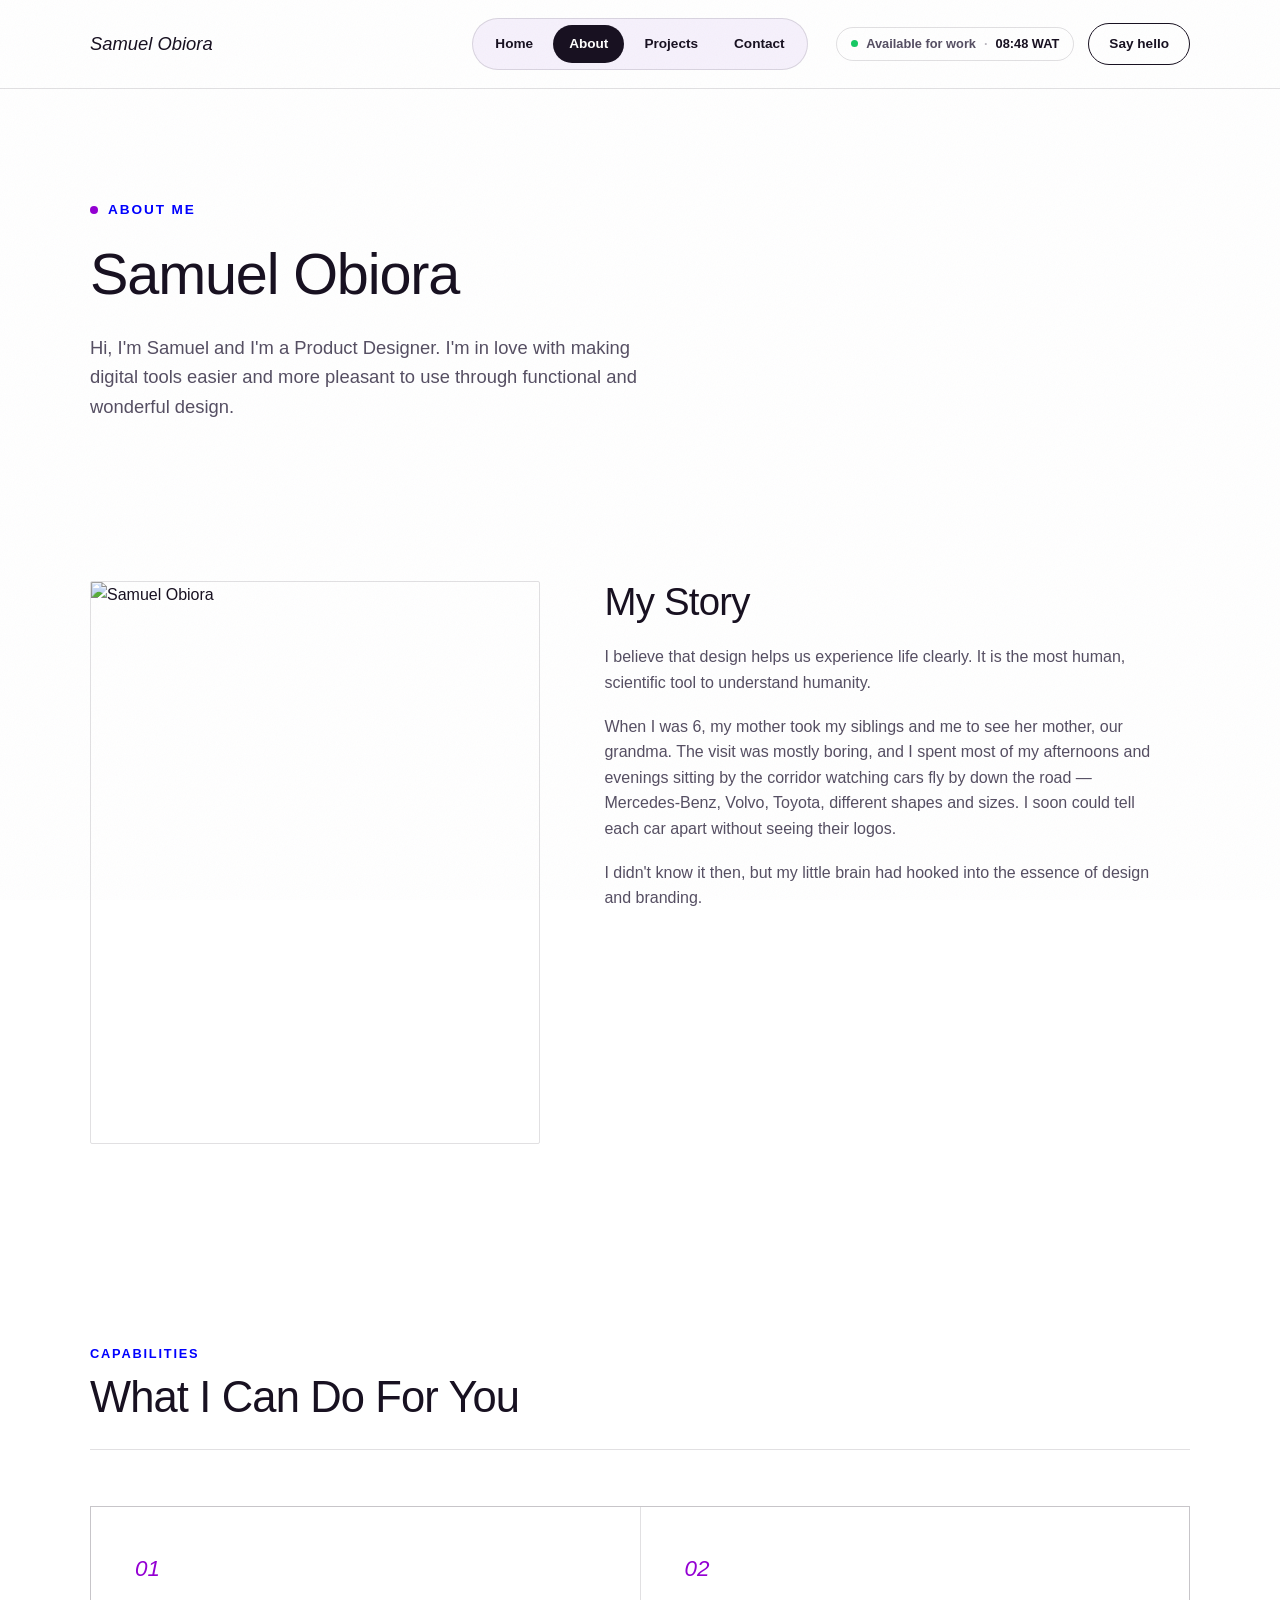
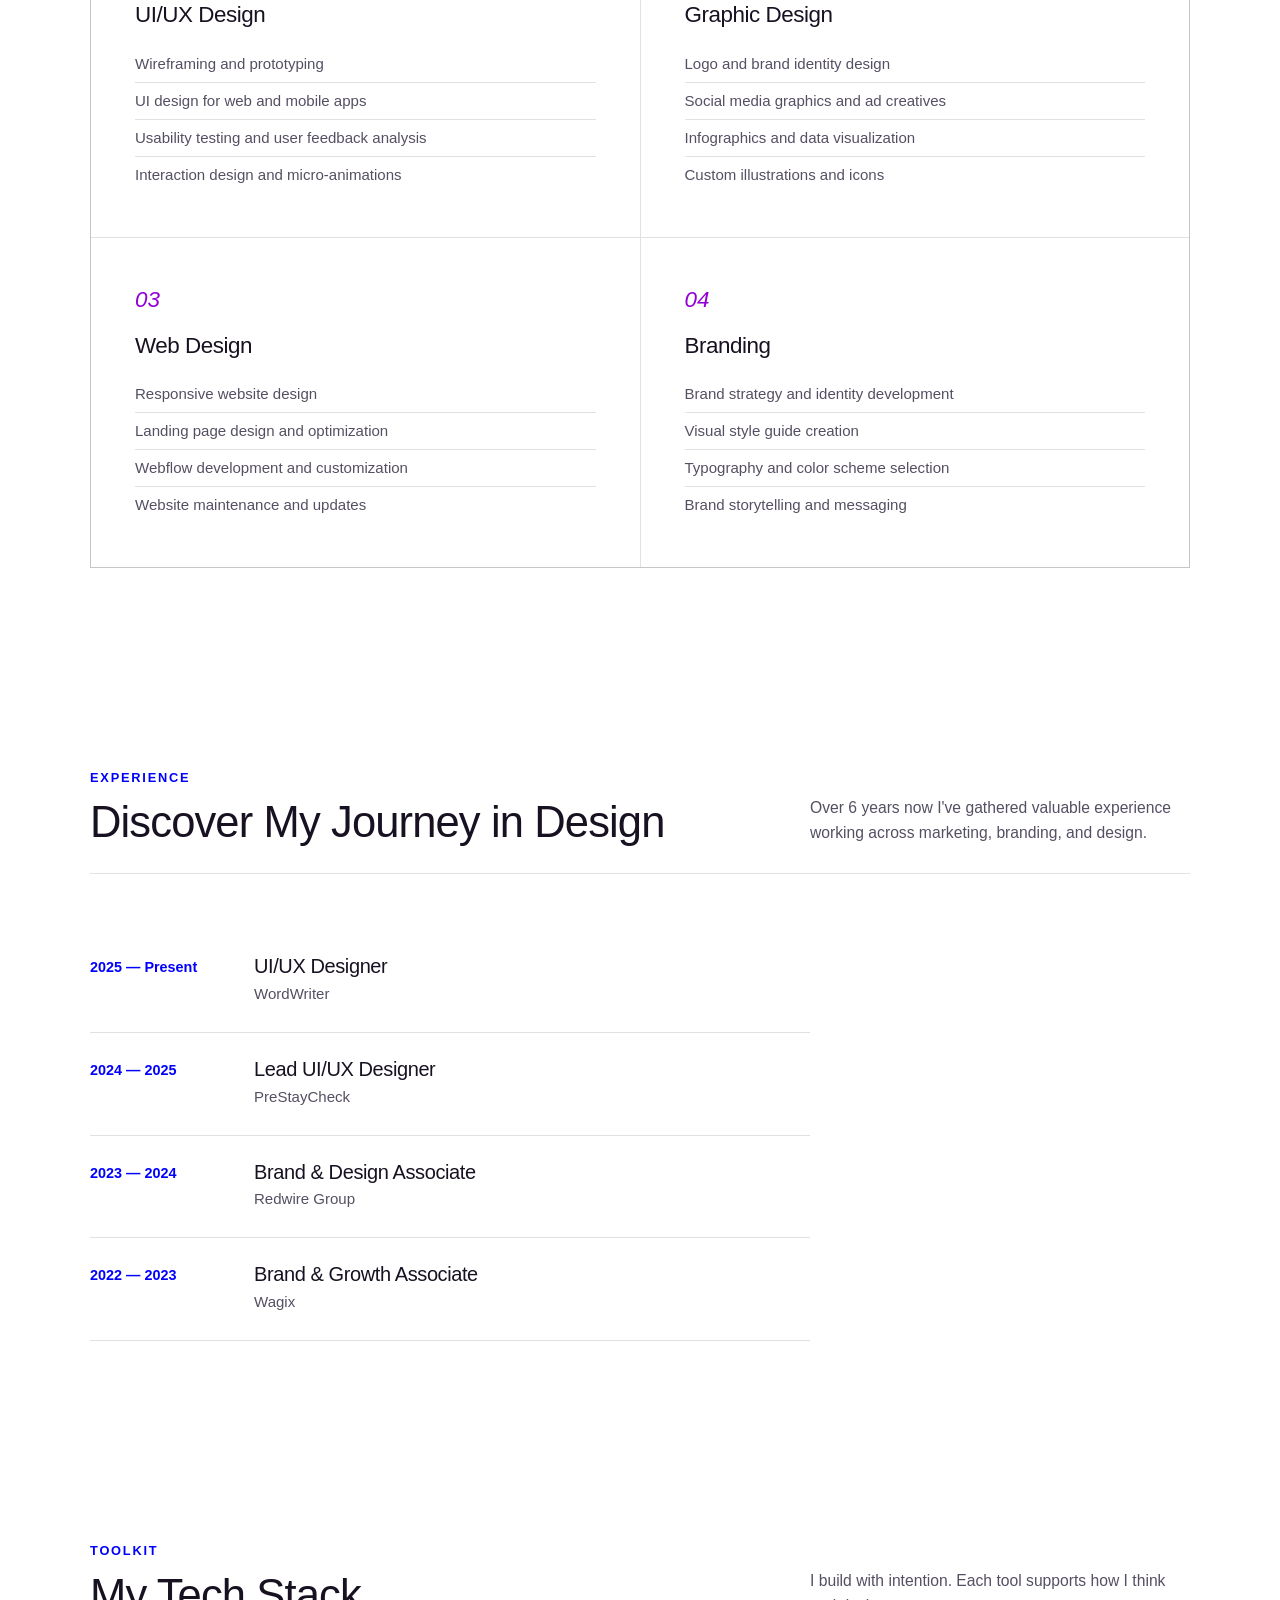
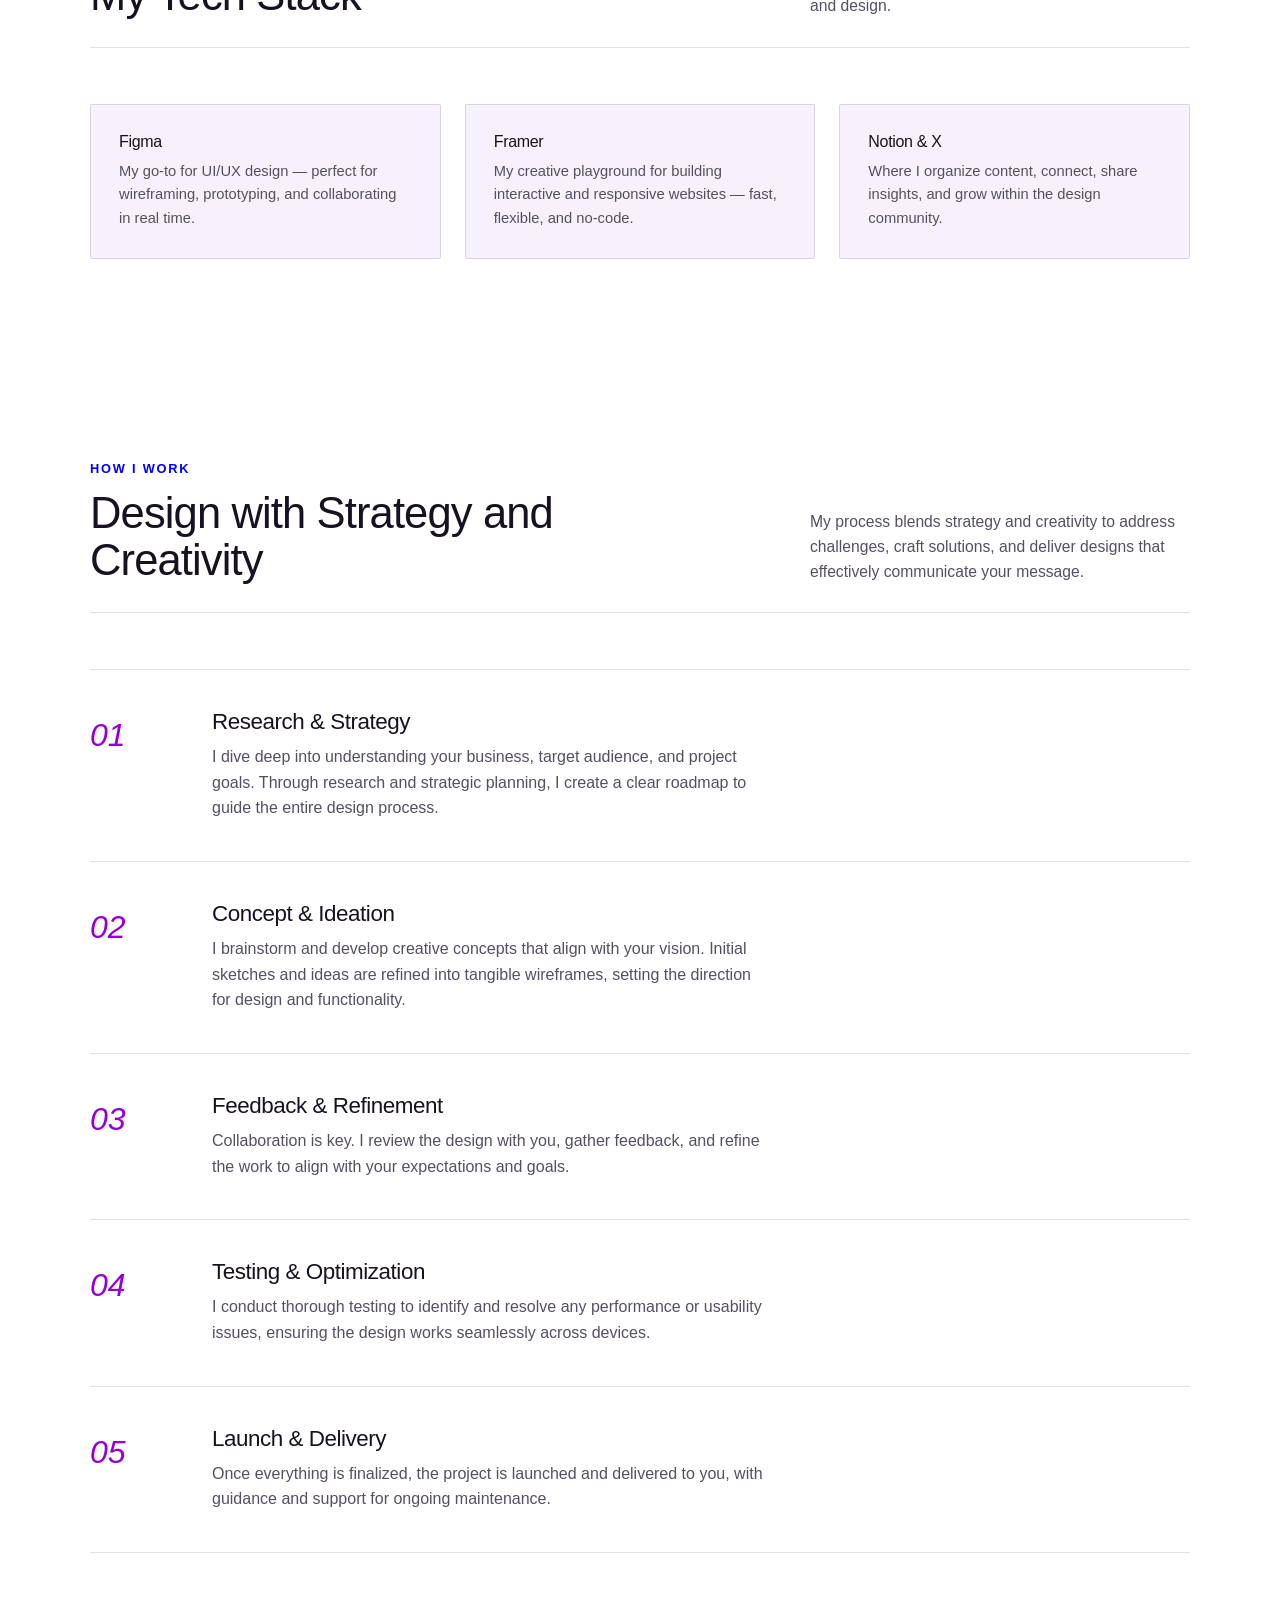
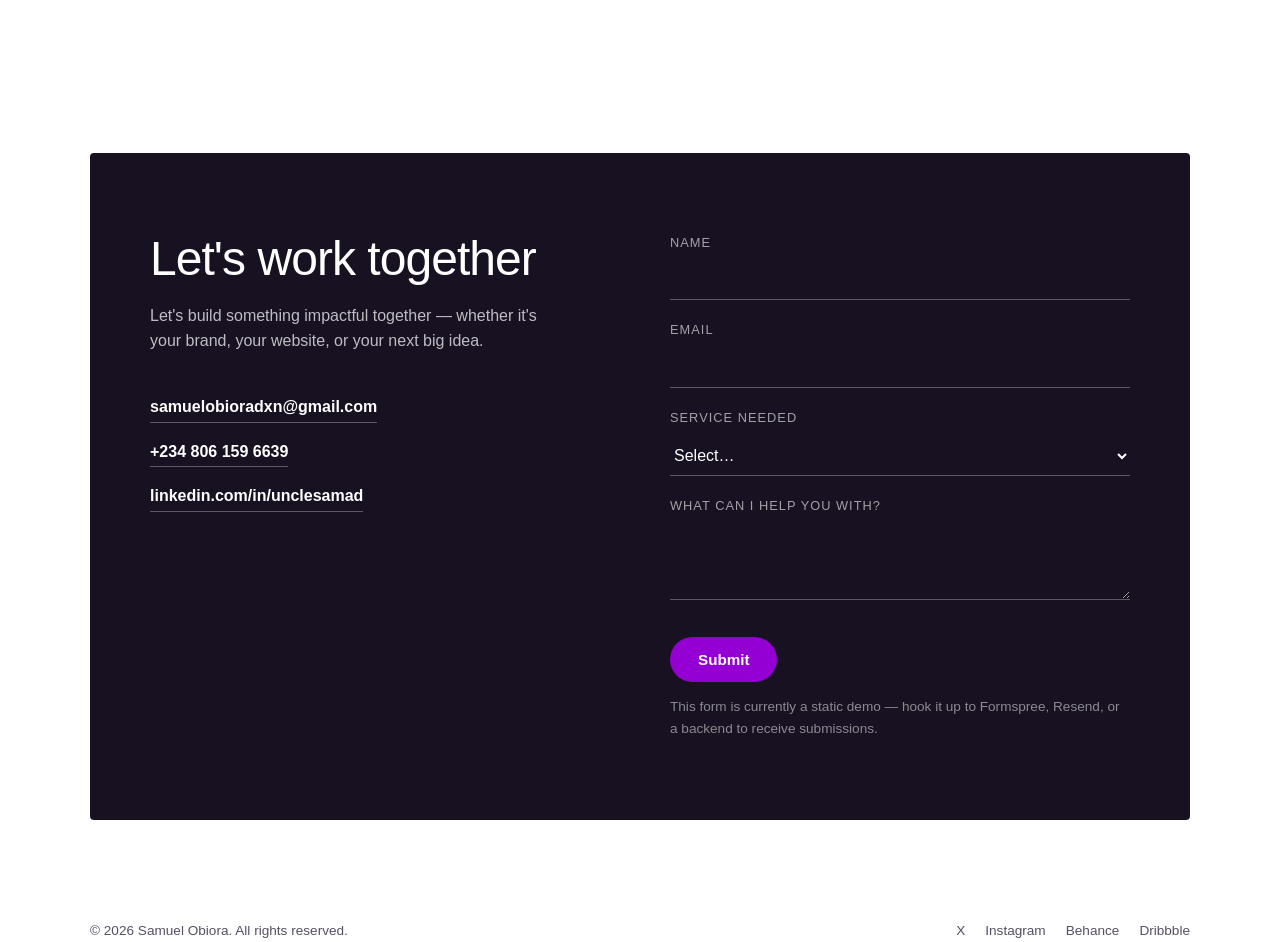
==== commit a4ba57a1: "Move nav links into a centered pill-shaped bar in the header" ====
--- a/about.html
+++ b/about.html
@@ -11,20 +11,22 @@
 <header>
   <nav class="nav">
     <a href="index.html" class="logo">Samuel Obiora</a>
-    <div class="status-badge">
-      <span class="status-dot"></span>
-      <span>Available for work</span>
-      <span class="status-sep">&middot;</span>
-      <span id="local-time">--:--</span>
-    </div>
     <ul class="nav-links">
       <li><a href="index.html">Home</a></li>
       <li><a href="about.html" class="active">About</a></li>
       <li><a href="projects.html">Projects</a></li>
       <li><a href="index.html#contact">Contact</a></li>
     </ul>
-    <a href="mailto:samuelobioradxn@gmail.com" class="nav-cta">Say hello</a>
-    <button class="menu-toggle" aria-label="Menu">☰</button>
+    <div class="nav-right">
+      <div class="status-badge">
+      <span class="status-dot"></span>
+      <span>Available for work</span>
+      <span class="status-sep">&middot;</span>
+      <span id="local-time">--:--</span>
+          </div>
+      <a href="mailto:samuelobioradxn@gmail.com" class="nav-cta">Say hello</a>
+      <button class="menu-toggle" aria-label="Menu">☰</button>
+    </div>
   </nav>
 </header>
 
--- a/styles.css
+++ b/styles.css
@@ -70,12 +70,13 @@
 }
 
 .nav {
-  display: flex;
-  align-items: center;
-  justify-content: space-between;
-  padding: 22px 40px;
+  display: grid;
+  grid-template-columns: 1fr auto 1fr;
+  align-items: center;
+  padding: 18px 40px;
   max-width: 1180px;
   margin: 0 auto;
+  gap: 16px;
 }
 
 .logo {
@@ -83,18 +84,27 @@
   font-size: 1.15rem;
   font-weight: 500;
   font-style: italic;
+  justify-self: start;
+}
+
+.nav-right {
+  display: flex;
+  align-items: center;
+  gap: 14px;
+  justify-self: end;
 }
 
 .status-badge {
   display: flex;
   align-items: center;
   gap: 8px;
-  font-size: 0.82rem;
+  font-size: 0.8rem;
   font-weight: 600;
   color: var(--ink-soft);
   border: 1px solid var(--line);
   padding: 6px 14px;
   border-radius: 100px;
+  white-space: nowrap;
 }
 .status-dot {
   width: 7px;
@@ -112,33 +122,37 @@
   70% { box-shadow: 0 0 0 6px rgba(23, 201, 100, 0); }
   100% { box-shadow: 0 0 0 0 rgba(23, 201, 100, 0); }
 }
-@media (max-width: 900px) {
+@media (max-width: 1000px) {
   .status-badge { display: none; }
 }
 
 .nav-links {
   display: flex;
-  gap: 36px;
+  align-items: center;
+  gap: 4px;
   list-style: none;
-  font-size: 0.92rem;
+  font-size: 0.85rem;
   font-weight: 600;
-  text-transform: uppercase;
-  letter-spacing: 0.06em;
-}
-
-.nav-links a { position: relative; padding-bottom: 4px; }
-.nav-links a::after {
-  content: "";
-  position: absolute;
-  left: 0; bottom: 0;
-  width: 0%;
-  height: 1.5px;
-  background: var(--rust);
-  transition: width 0.35s var(--ease);
-}
-.nav-links a:hover::after,
-.nav-links a.active::after { width: 100%; }
-.nav-links a.active { color: var(--rust-deep); }
+  justify-self: center;
+  background: var(--cream-deep);
+  border: 1px solid var(--line);
+  border-radius: 100px;
+  padding: 6px;
+  white-space: nowrap;
+}
+
+.nav-links a {
+  position: relative;
+  display: inline-block;
+  padding: 8px 16px;
+  border-radius: 100px;
+  transition: background 0.3s var(--ease), color 0.3s var(--ease);
+}
+.nav-links a:hover { background: rgba(24, 17, 33, 0.06); }
+.nav-links a.active {
+  background: var(--ink);
+  color: var(--cream);
+}
 
 .nav-cta {
   border: 1.5px solid var(--ink);
@@ -147,10 +161,18 @@
   font-size: 0.85rem;
   font-weight: 600;
   transition: all 0.3s var(--ease);
+  white-space: nowrap;
 }
 .nav-cta:hover { background: var(--ink); color: var(--cream); }
 
 .menu-toggle { display: none; background: none; border: none; cursor: pointer; }
+
+@media (max-width: 860px) {
+  .nav { grid-template-columns: auto auto; }
+  .nav-links { display: none; }
+  .nav-cta { display: none; }
+  .menu-toggle { display: block; }
+}
 
 /* ---------- Buttons ---------- */
 .btn {
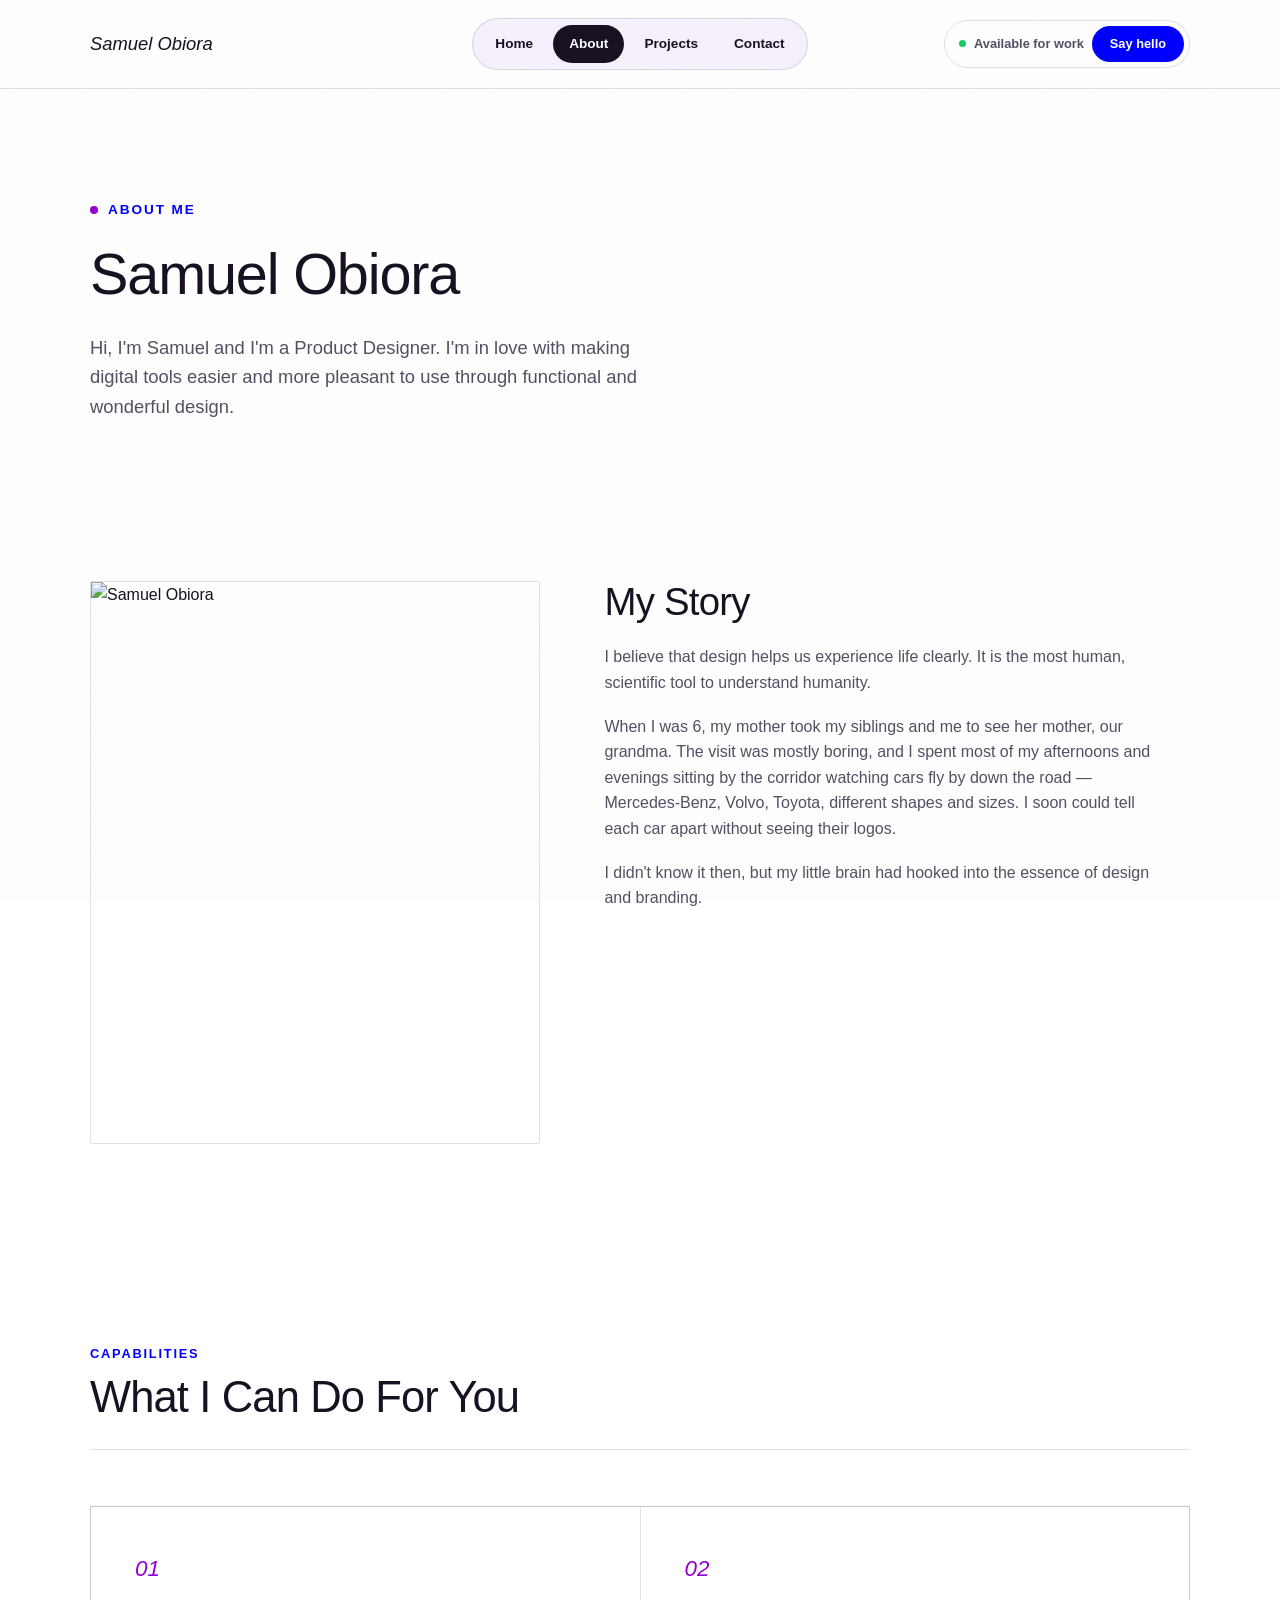
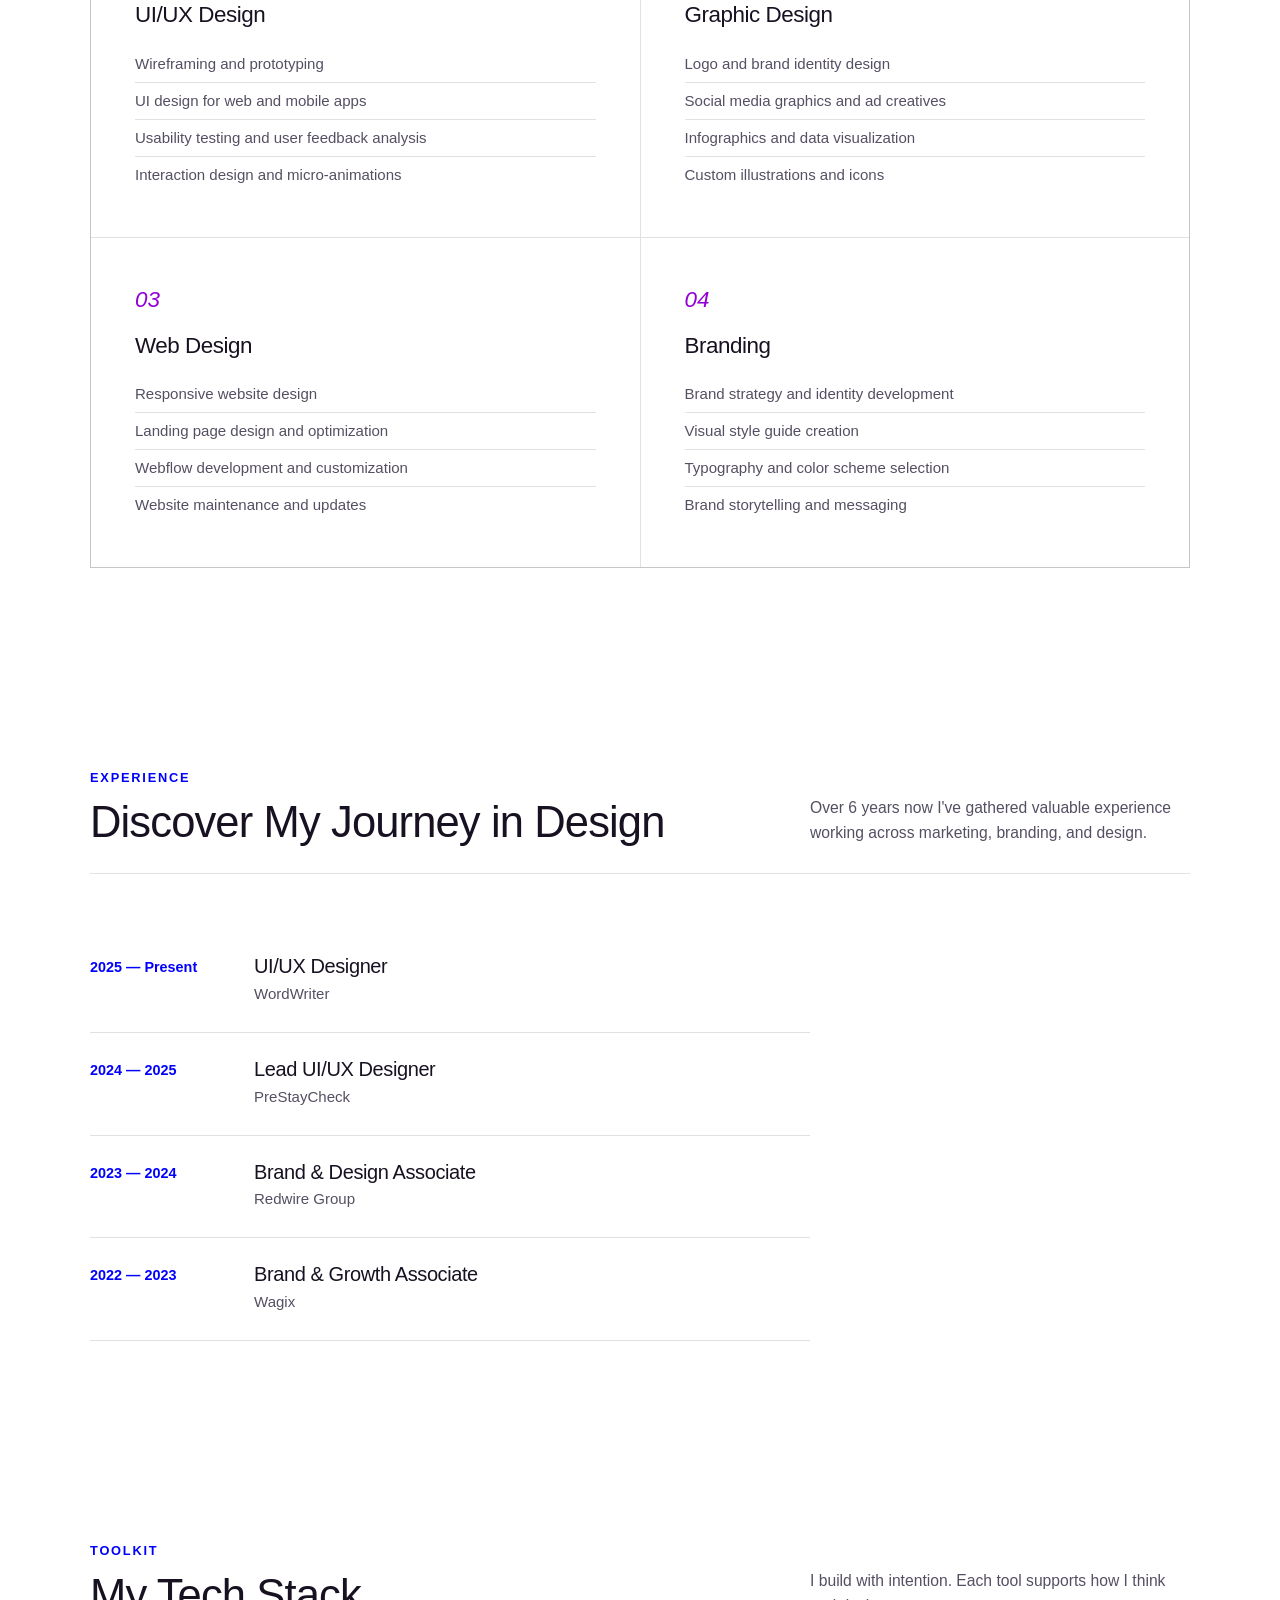
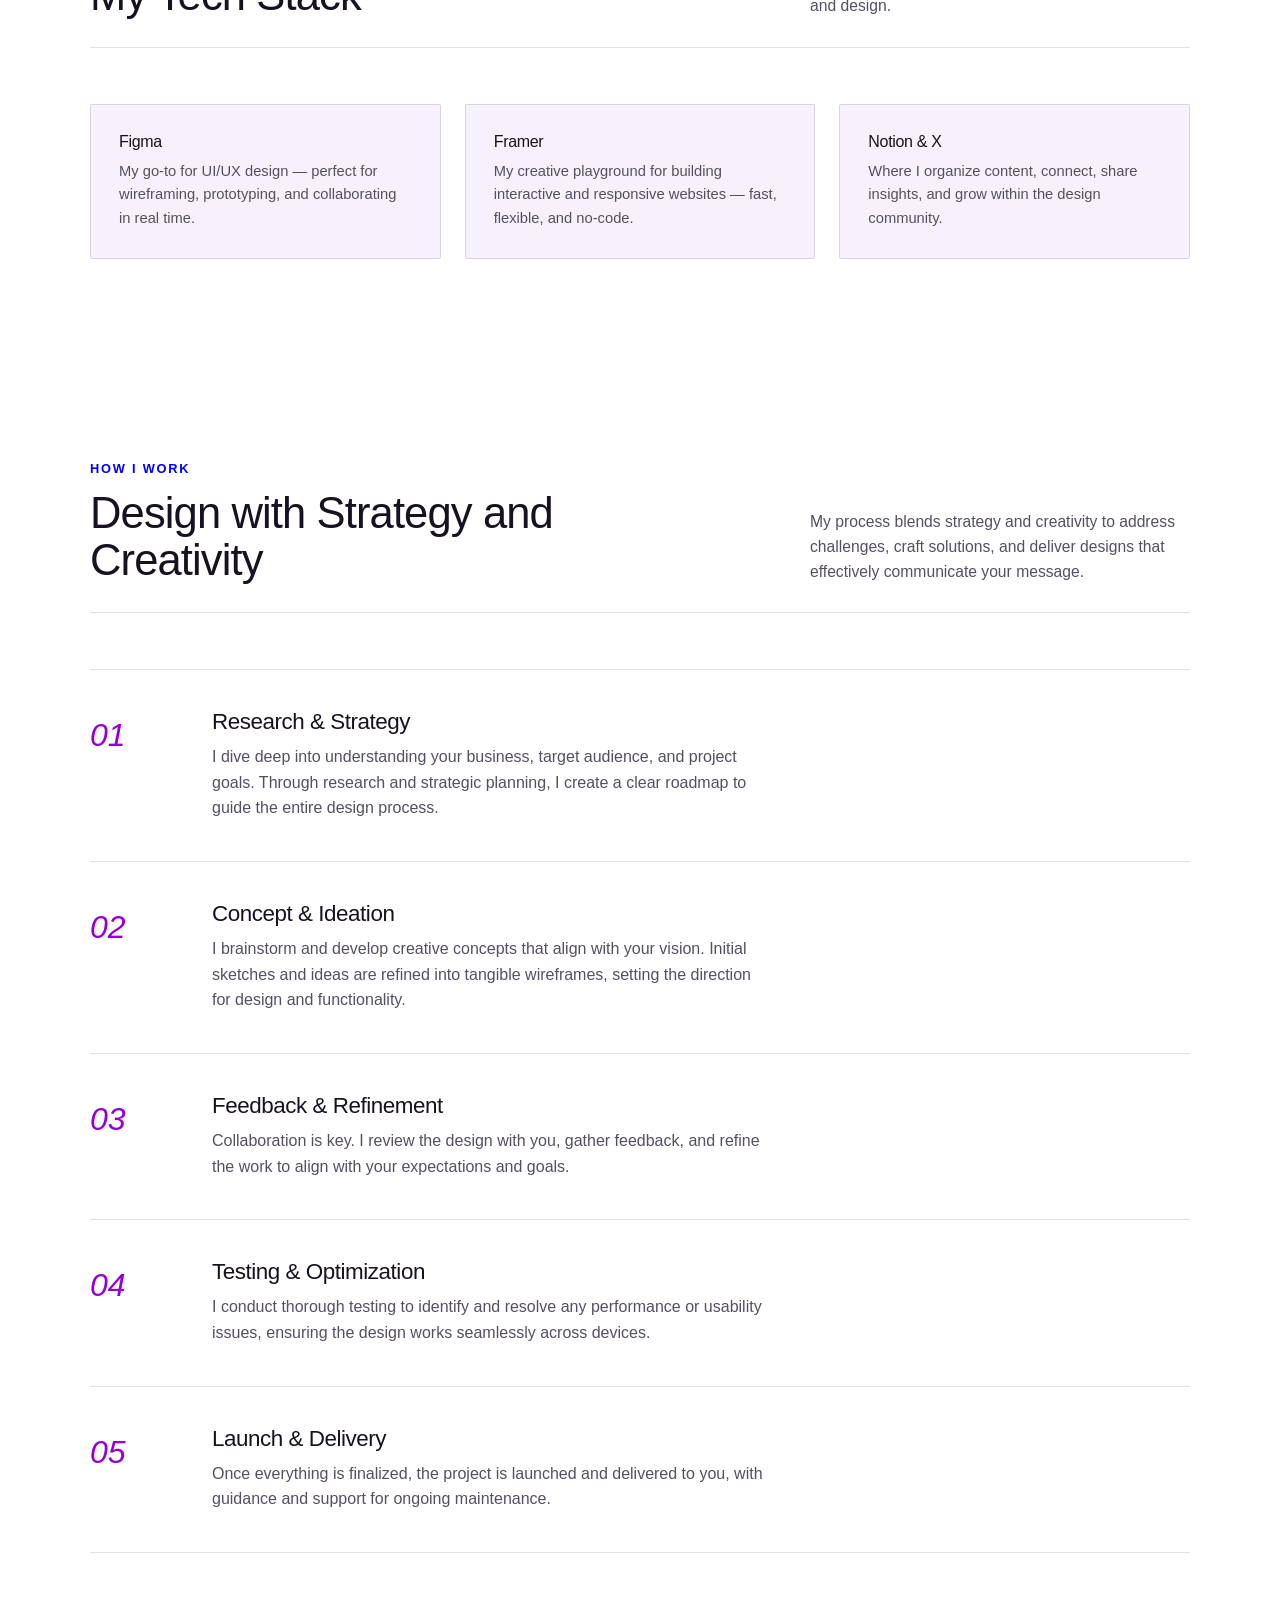
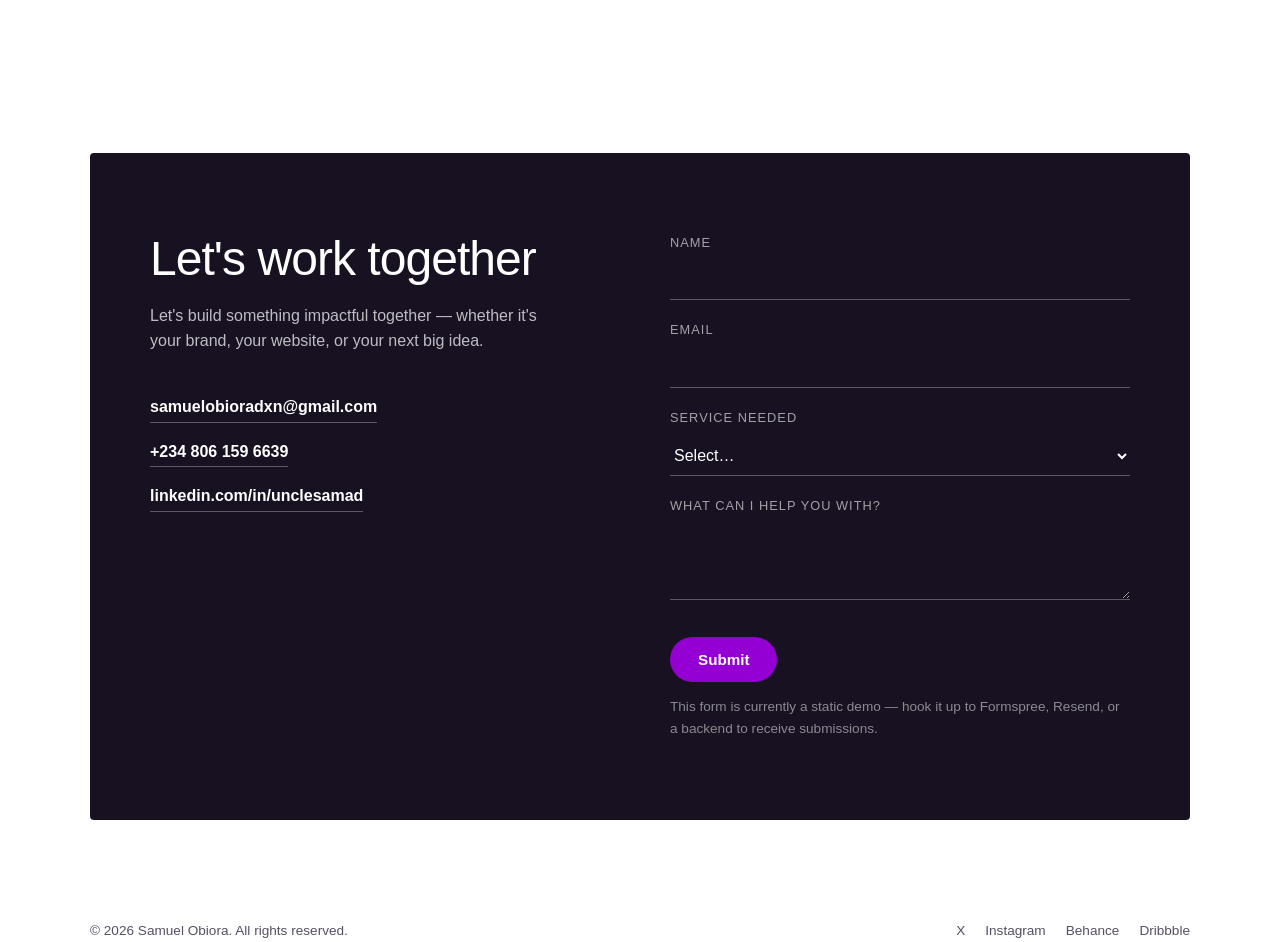
==== commit 6a4d0a4b: "Remove clock, embed CTA as blue button inside the availability pill" ====
--- a/about.html
+++ b/about.html
@@ -19,12 +19,10 @@
     </ul>
     <div class="nav-right">
       <div class="status-badge">
-      <span class="status-dot"></span>
-      <span>Available for work</span>
-      <span class="status-sep">&middot;</span>
-      <span id="local-time">--:--</span>
-          </div>
-      <a href="mailto:samuelobioradxn@gmail.com" class="nav-cta">Say hello</a>
+        <span class="status-dot"></span>
+        <span>Available for work</span>
+        <a href="mailto:samuelobioradxn@gmail.com" class="status-cta">Say hello</a>
+      </div>
       <button class="menu-toggle" aria-label="Menu">☰</button>
     </div>
   </nav>
--- a/styles.css
+++ b/styles.css
@@ -102,7 +102,7 @@
   font-weight: 600;
   color: var(--ink-soft);
   border: 1px solid var(--line);
-  padding: 6px 14px;
+  padding: 5px 5px 5px 14px;
   border-radius: 100px;
   white-space: nowrap;
 }
@@ -115,15 +115,25 @@
   animation: statusPulse 2s infinite;
   flex-shrink: 0;
 }
-.status-sep { opacity: 0.4; }
-#local-time { font-variant-numeric: tabular-nums; color: var(--ink); }
+.status-cta {
+  background: var(--rust-deep);
+  color: #fff;
+  font-weight: 700;
+  font-size: 0.8rem;
+  padding: 8px 18px;
+  border-radius: 100px;
+  transition: background 0.3s var(--ease), transform 0.3s var(--ease);
+}
+.status-cta:hover { background: var(--ink); transform: translateY(-1px); }
 @keyframes statusPulse {
   0% { box-shadow: 0 0 0 0 rgba(23, 201, 100, 0.5); }
   70% { box-shadow: 0 0 0 6px rgba(23, 201, 100, 0); }
   100% { box-shadow: 0 0 0 0 rgba(23, 201, 100, 0); }
 }
-@media (max-width: 1000px) {
-  .status-badge { display: none; }
+@media (max-width: 640px) {
+  .status-badge span:not(.status-dot) { display: none; }
+  .status-badge { padding: 5px; }
+  .status-cta { display: inline-block; }
 }
 
 .nav-links {
@@ -154,23 +164,11 @@
   color: var(--cream);
 }
 
-.nav-cta {
-  border: 1.5px solid var(--ink);
-  padding: 9px 20px;
-  border-radius: 100px;
-  font-size: 0.85rem;
-  font-weight: 600;
-  transition: all 0.3s var(--ease);
-  white-space: nowrap;
-}
-.nav-cta:hover { background: var(--ink); color: var(--cream); }
-
 .menu-toggle { display: none; background: none; border: none; cursor: pointer; }
 
 @media (max-width: 860px) {
   .nav { grid-template-columns: auto auto; }
   .nav-links { display: none; }
-  .nav-cta { display: none; }
   .menu-toggle { display: block; }
 }
 
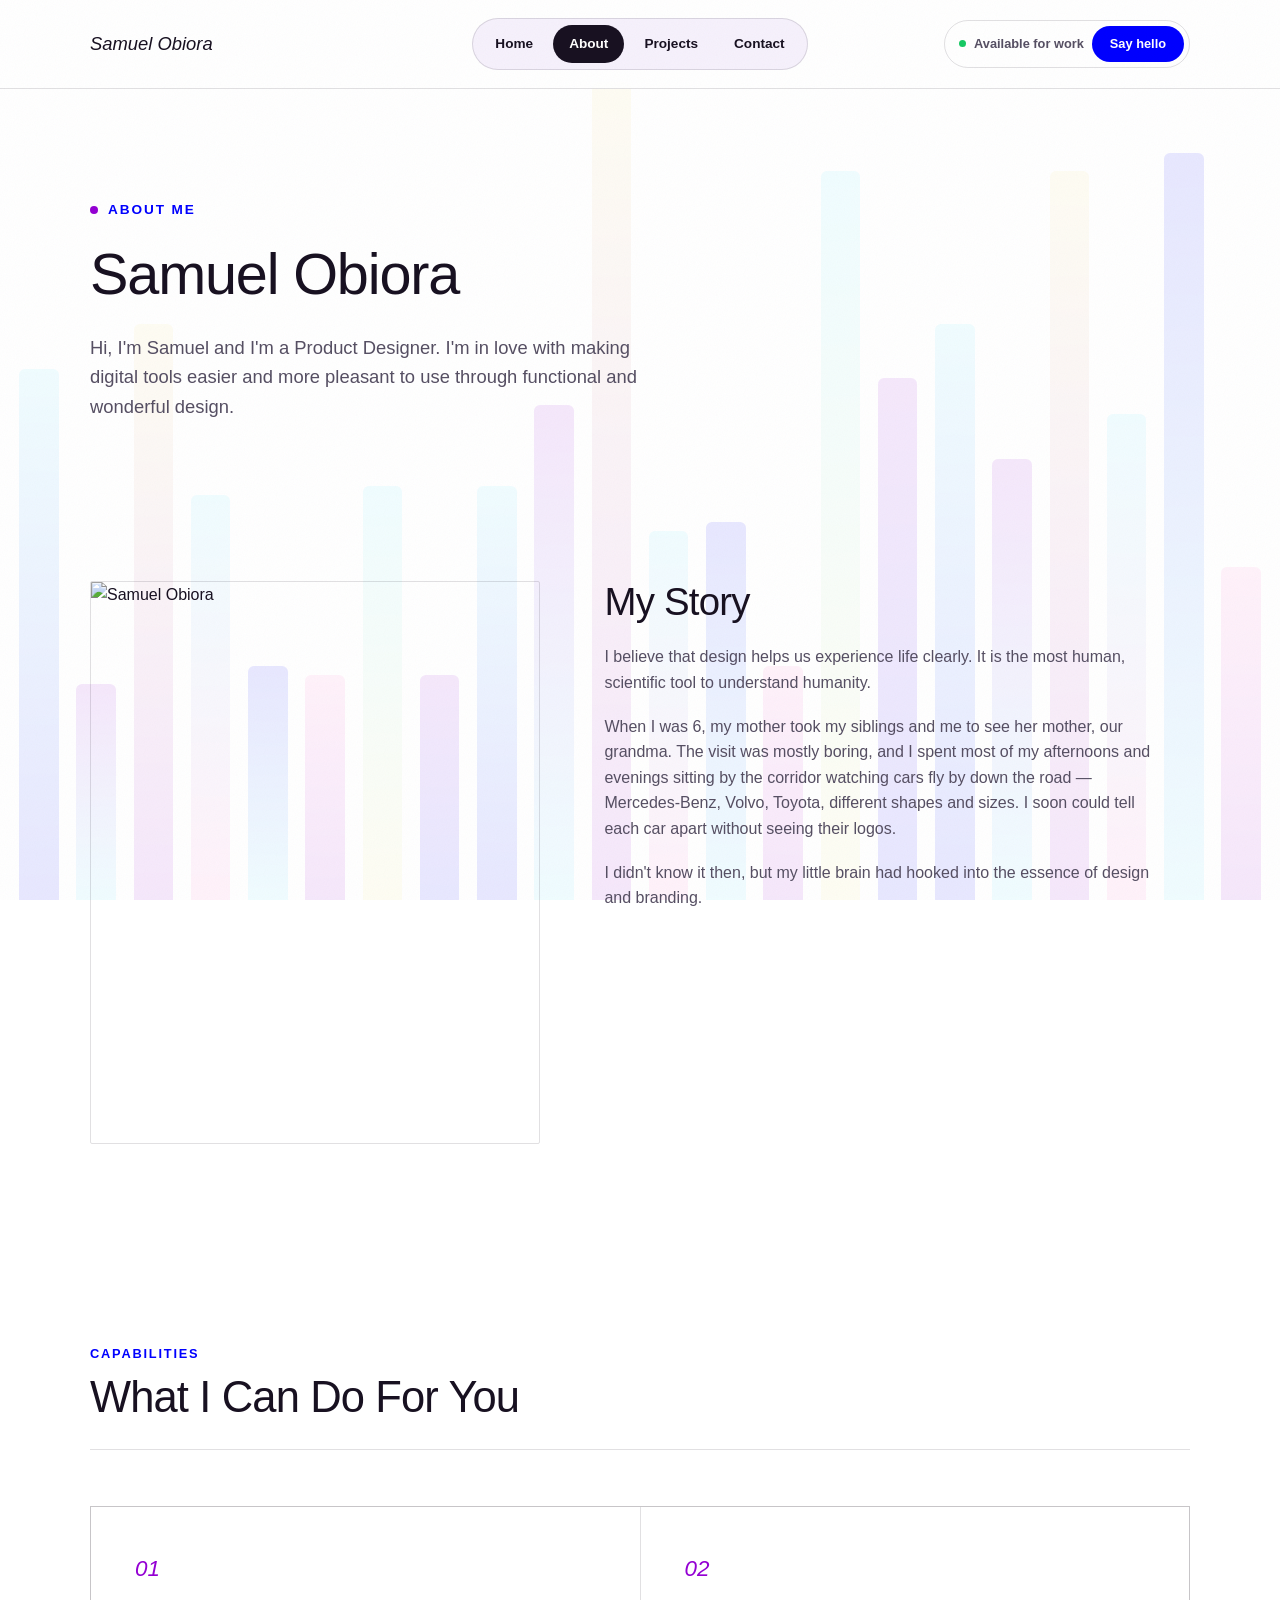
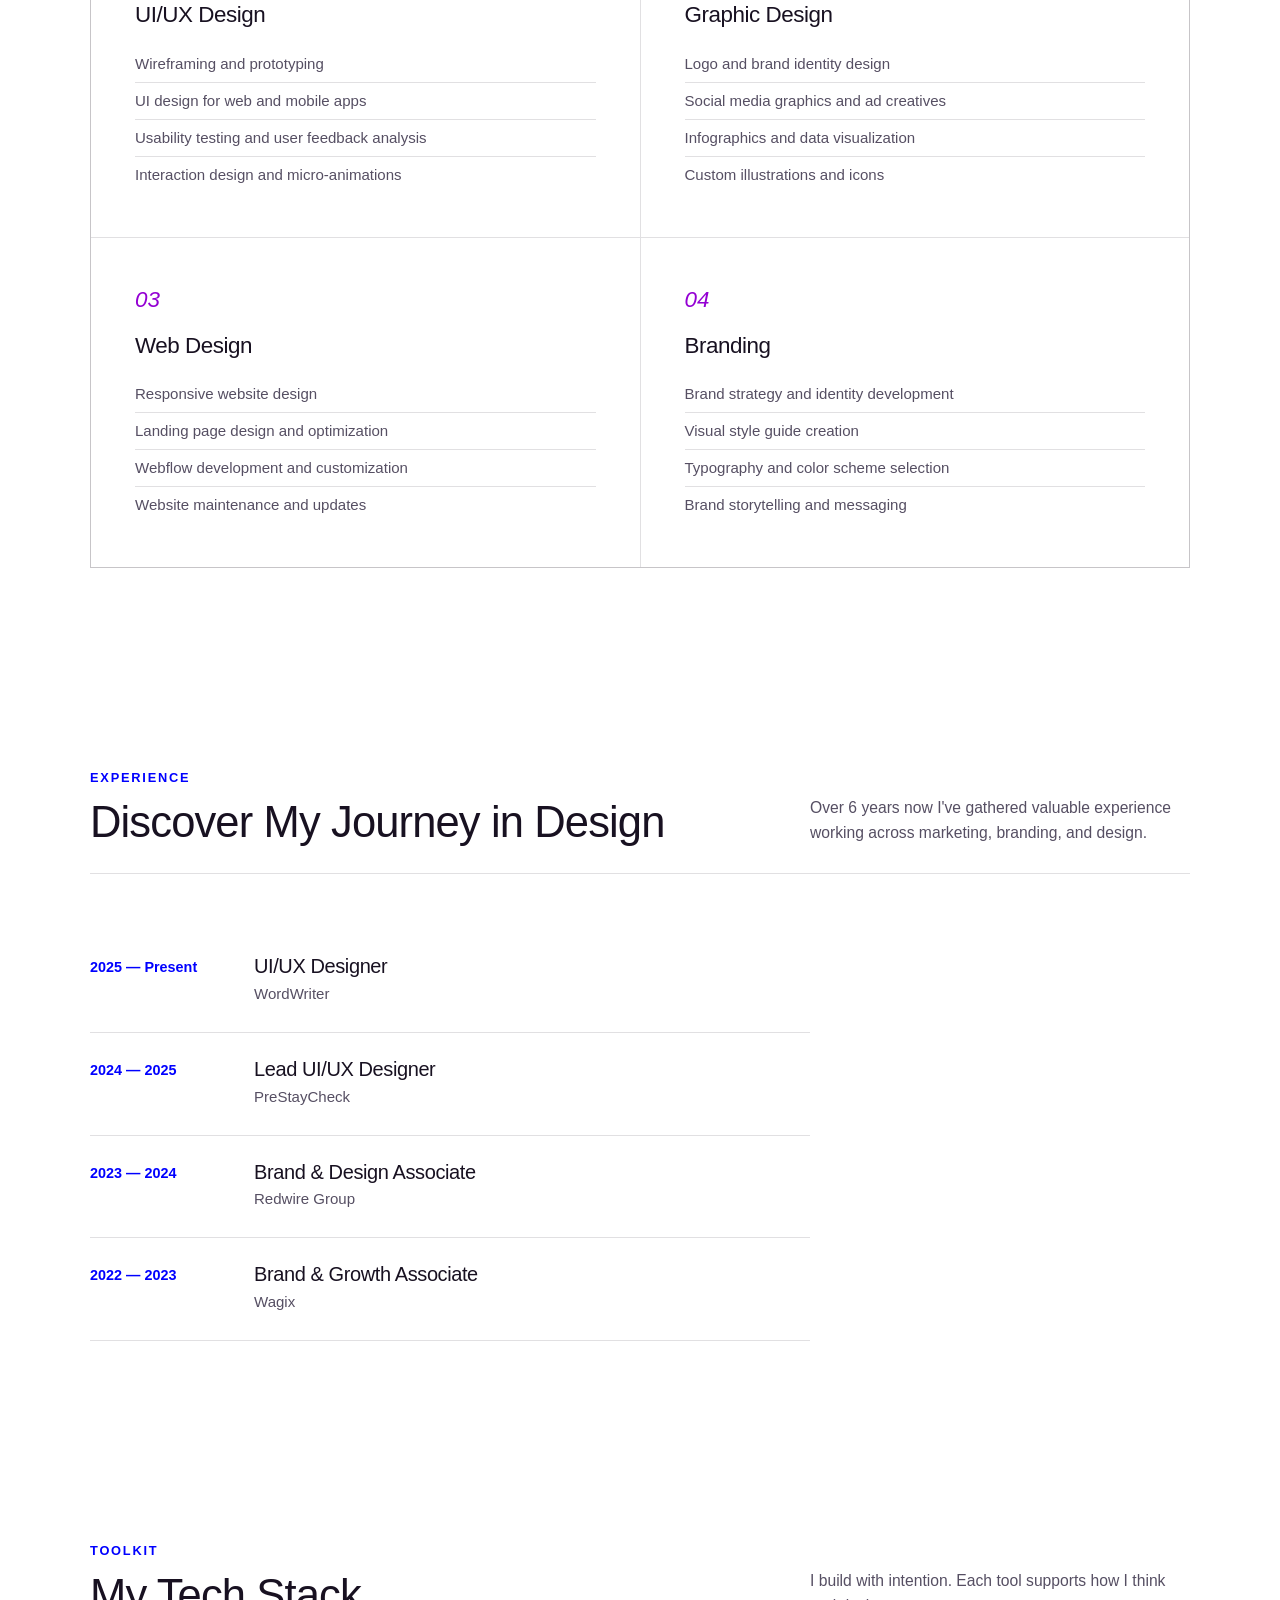
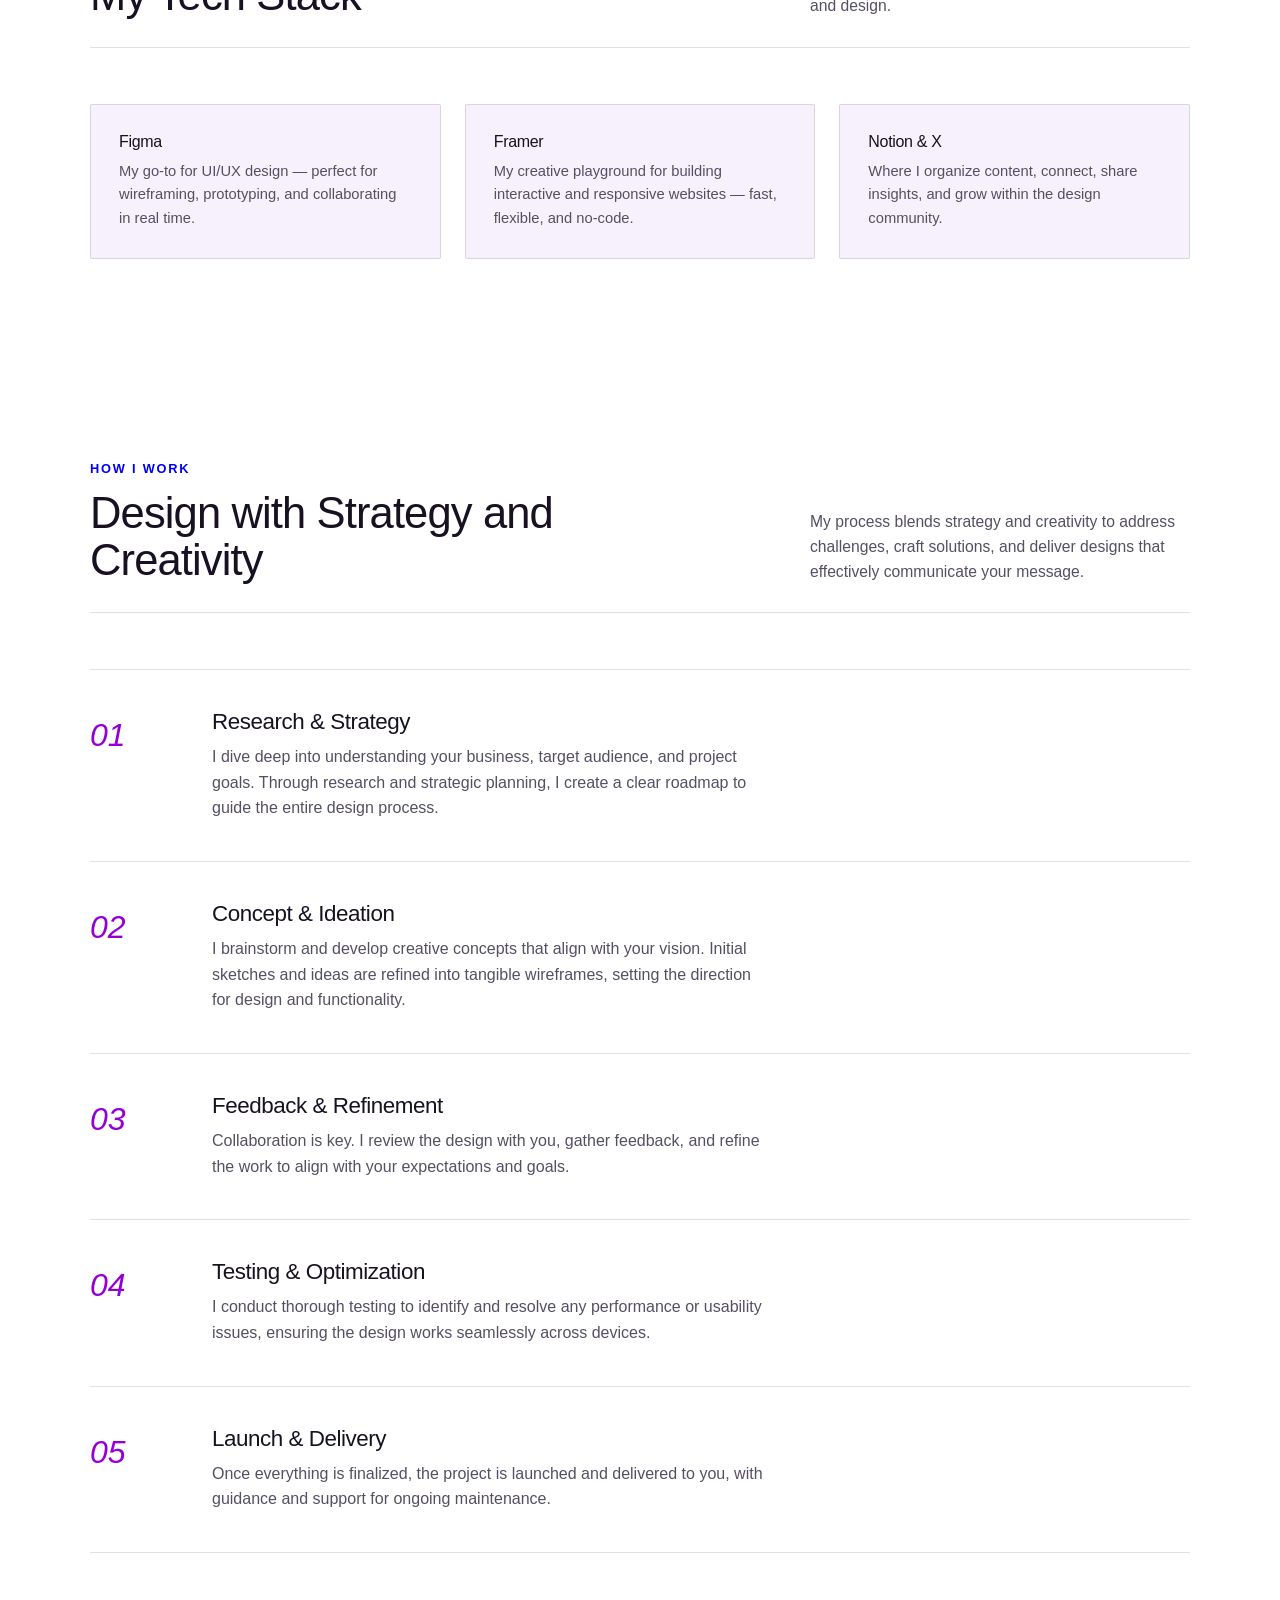
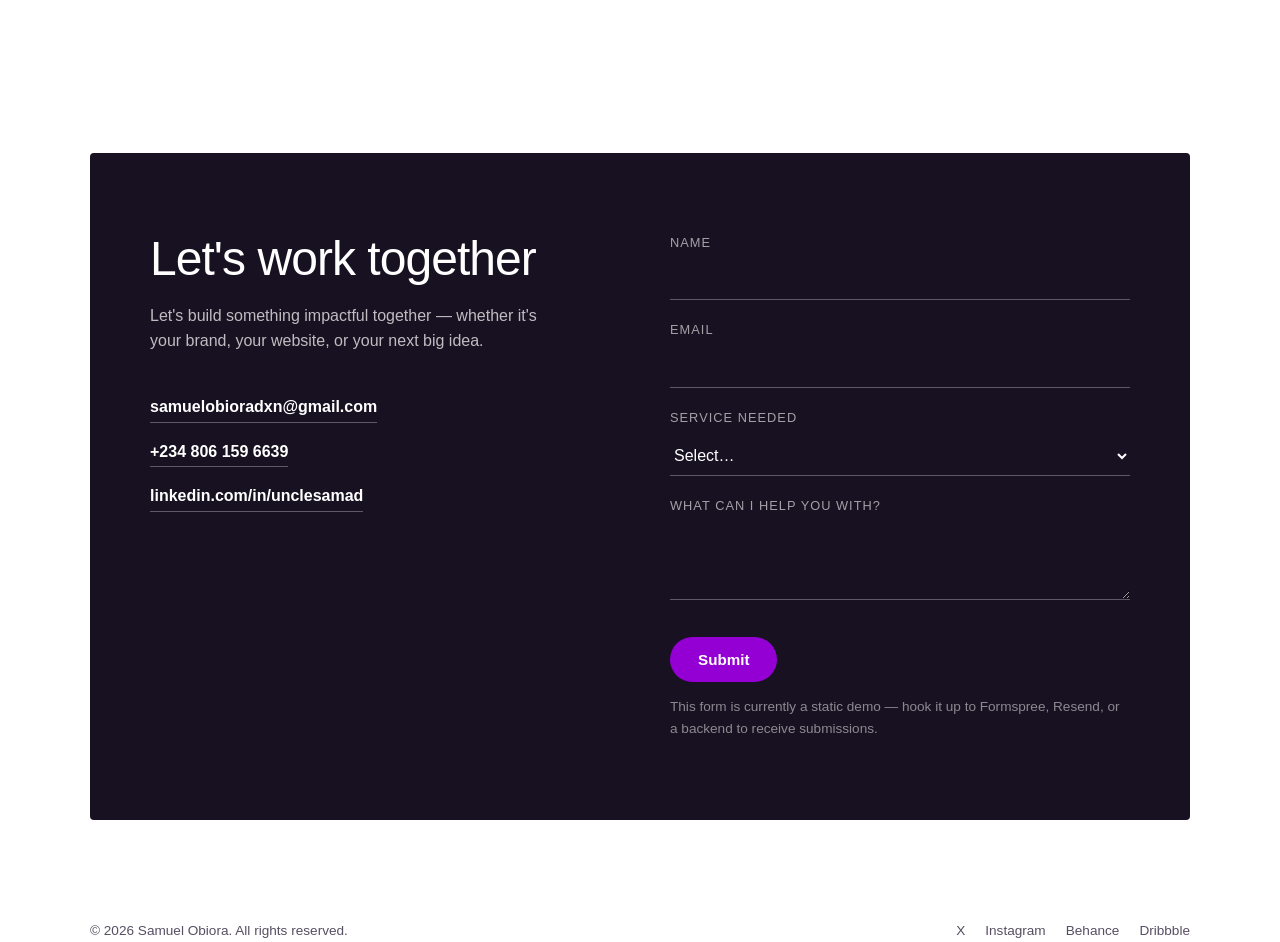
==== commit 6e748706: "Fix mobile visibility bug; make holo animation a subtle fixed full-page background across all pages" ====
--- a/about.html
+++ b/about.html
@@ -7,6 +7,31 @@
 <link rel="stylesheet" href="styles.css">
 </head>
 <body>
+<div class="page-holo-bg" aria-hidden="true">
+  <div class="bar" style="--h:59%; --c1:#5ce1ff; --c2:#0000FF; --dur:6.3s; --del:0.47s;"></div>
+  <div class="bar" style="--h:24%; --c1:#9400D3; --c2:#5ce1ff; --dur:3.4s; --del:0.64s;"></div>
+  <div class="bar" style="--h:64%; --c1:#f2e07c; --c2:#9400D3; --dur:5.1s; --del:1.09s;"></div>
+  <div class="bar" style="--h:45%; --c1:#5ce1ff; --c2:#ff6ec7; --dur:3.3s; --del:0.52s;"></div>
+  <div class="bar" style="--h:26%; --c1:#0000FF; --c2:#5ce1ff; --dur:4.0s; --del:0.66s;"></div>
+  <div class="bar" style="--h:25%; --c1:#ff6ec7; --c2:#9400D3; --dur:5.9s; --del:0.15s;"></div>
+  <div class="bar" style="--h:46%; --c1:#5ce1ff; --c2:#f2e07c; --dur:5.3s; --del:0.7s;"></div>
+  <div class="bar" style="--h:25%; --c1:#9400D3; --c2:#0000FF; --dur:5.1s; --del:0.48s;"></div>
+  <div class="bar" style="--h:46%; --c1:#5ce1ff; --c2:#0000FF; --dur:3.4s; --del:1.03s;"></div>
+  <div class="bar" style="--h:55%; --c1:#9400D3; --c2:#5ce1ff; --dur:4.6s; --del:0.65s;"></div>
+  <div class="bar" style="--h:91%; --c1:#f2e07c; --c2:#9400D3; --dur:4.2s; --del:0.98s;"></div>
+  <div class="bar" style="--h:41%; --c1:#5ce1ff; --c2:#ff6ec7; --dur:3.5s; --del:0.69s;"></div>
+  <div class="bar" style="--h:42%; --c1:#0000FF; --c2:#5ce1ff; --dur:4.4s; --del:0.66s;"></div>
+  <div class="bar" style="--h:26%; --c1:#ff6ec7; --c2:#9400D3; --dur:5.1s; --del:0.74s;"></div>
+  <div class="bar" style="--h:81%; --c1:#5ce1ff; --c2:#f2e07c; --dur:5.4s; --del:0.51s;"></div>
+  <div class="bar" style="--h:58%; --c1:#9400D3; --c2:#0000FF; --dur:4.7s; --del:1.11s;"></div>
+  <div class="bar" style="--h:64%; --c1:#5ce1ff; --c2:#0000FF; --dur:4.2s; --del:0.95s;"></div>
+  <div class="bar" style="--h:49%; --c1:#9400D3; --c2:#5ce1ff; --dur:3.5s; --del:0.36s;"></div>
+  <div class="bar" style="--h:81%; --c1:#f2e07c; --c2:#9400D3; --dur:6.1s; --del:0.88s;"></div>
+  <div class="bar" style="--h:54%; --c1:#5ce1ff; --c2:#ff6ec7; --dur:5.2s; --del:0.09s;"></div>
+  <div class="bar" style="--h:83%; --c1:#0000FF; --c2:#5ce1ff; --dur:4.6s; --del:0.91s;"></div>
+  <div class="bar" style="--h:37%; --c1:#ff6ec7; --c2:#9400D3; --dur:6.3s; --del:0.51s;"></div>
+</div>
+
 
 <header>
   <nav class="nav">
--- a/styles.css
+++ b/styles.css
@@ -2,6 +2,8 @@
    Samuel Obiora — Portfolio Design System
    Helvetica Neue throughout, white base, violet (#9400D3) + blue (#0000FF) brand accents
    ============================================ */
+
+@import url('https://fonts.googleapis.com/css2?family=Anton&display=swap');
 
 :root {
   --cream: #ffffff;
@@ -201,57 +203,130 @@
 
 /* ---------- Simple Hero (homepage) ---------- */
 .simple-hero {
-  min-height: 92vh;
+  padding: 60px 0 80px;
   display: flex;
   align-items: center;
   justify-content: center;
-  text-align: center;
+  background: var(--cream);
+}
+
+.hero-composition {
   position: relative;
+  width: 92%;
+  max-width: 1200px;
+  aspect-ratio: 1088 / 1148;
+  margin: 0 auto;
+  container-type: inline-size;
+}
+
+.hc-name {
+  position: absolute;
+  top: 15%;
+  left: 10%;
+  font-family: 'Anton', sans-serif;
+  font-size: clamp(1rem, 2.9cqw, 1.7rem);
+  text-transform: uppercase;
+  letter-spacing: 0.04em;
+  color: var(--ink);
+}
+
+.hc-word {
+  position: absolute;
+  font-family: 'Anton', sans-serif;
+  font-weight: 400;
+  font-size: clamp(3.8rem, 15.5cqw, 11.5rem);
+  line-height: 0.8;
+  letter-spacing: 0;
+  color: var(--ink);
+  white-space: nowrap;
+}
+.hc-word-top { top: 18%; left: 10%; }
+
+.hc-image-wrap {
+  position: absolute;
+  top: 30%;
+  left: 36%;
+  width: 27%;
+  height: 35%;
+}
+.hc-image {
+  width: 100%;
+  height: 100%;
+  border-radius: 10%;
   overflow: hidden;
-  background: var(--cream);
-}
-.sh-glow {
+  object-fit: cover;
+  display: block;
+  box-shadow: 0 20px 40px rgba(24,17,33,0.18);
+}
+
+.hc-badge {
   position: absolute;
+  bottom: -16%;
+  left: -13%;
+  width: 22%;
+  aspect-ratio: 1;
+  background: var(--rust-deep);
+  color: #fff;
   border-radius: 50%;
-  filter: blur(100px);
-  opacity: 0.32;
-  z-index: 0;
-}
-.sh-glow-a { width: 560px; height: 560px; background: var(--rust); top: -140px; left: -120px; }
-.sh-glow-b { width: 480px; height: 480px; background: var(--rust-deep); bottom: -160px; right: -110px; }
-
-.sh-content {
-  position: relative;
-  z-index: 2;
-  max-width: 920px;
-  padding: 0 24px;
-}
-.sh-eyebrow {
-  font-size: 1.1rem;
+  display: flex;
+  align-items: center;
+  justify-content: center;
   font-weight: 700;
-  text-transform: uppercase;
-  letter-spacing: 0.16em;
-  color: var(--rust-deep);
-  margin-bottom: 22px;
-}
-.sh-title {
-  font-size: clamp(3rem, 9vw, 7rem);
-  line-height: 1.02;
-  font-weight: 700;
-  color: var(--ink);
-  letter-spacing: -0.02em;
-}
-.sh-title .accent { color: var(--rust); }
-.sh-sub {
-  margin: 28px auto 0;
-  max-width: 560px;
-  font-size: 1.4rem;
+  font-size: clamp(0.85rem, 3.6cqw, 1.4rem);
+  box-shadow: 0 8px 24px rgba(0,0,0,0.15);
+}
+
+.hc-bottom {
+  position: absolute;
+  top: 69%;
+  right: 10%;
+  text-align: right;
+}
+.hc-word-bottom {
+  position: static;
+  display: inline-block;
+  font-family: 'Anton', sans-serif;
+  font-weight: 400;
+}
+.hc-tagline {
+  margin-top: 3%;
+  font-family: 'Helvetica Neue', Helvetica, Arial, sans-serif;
+  font-size: clamp(0.8rem, 2.6cqw, 1.05rem);
   color: var(--ink-soft);
 }
 
+@media (max-width: 500px) {
+  .hero-composition { max-width: 380px; }
+}
+
+/* ---------- Full-page ambient holo background ---------- */
+.page-holo-bg {
+  position: fixed;
+  inset: 0;
+  z-index: -1;
+  display: flex;
+  align-items: flex-end;
+  gap: 1.4vw;
+  padding: 0 1.5vw;
+  opacity: 0.09;
+  pointer-events: none;
+  overflow: hidden;
+}
+.page-holo-bg .bar {
+  flex: 1;
+  height: var(--h, 50%);
+  border-radius: 6px 6px 0 0;
+  background: linear-gradient(180deg, var(--c1), var(--c2));
+  transform-origin: bottom;
+  animation: holoShift var(--dur, 5s) ease-in-out infinite;
+  animation-delay: var(--del, 0s);
+}
+@keyframes holoShift {
+  0%, 100% { transform: scaleY(1); filter: hue-rotate(0deg) brightness(1); }
+  50% { transform: scaleY(1.12); filter: hue-rotate(30deg) brightness(1.15); }
+}
 @media (max-width: 700px) {
-  .simple-hero { min-height: 80vh; }
-  .sh-glow-a, .sh-glow-b { width: 320px; height: 320px; }
+  .page-holo-bg { opacity: 0.07; gap: 2.5vw; }
 }
 
 /* ---------- Hero (secondary pages) ---------- */
